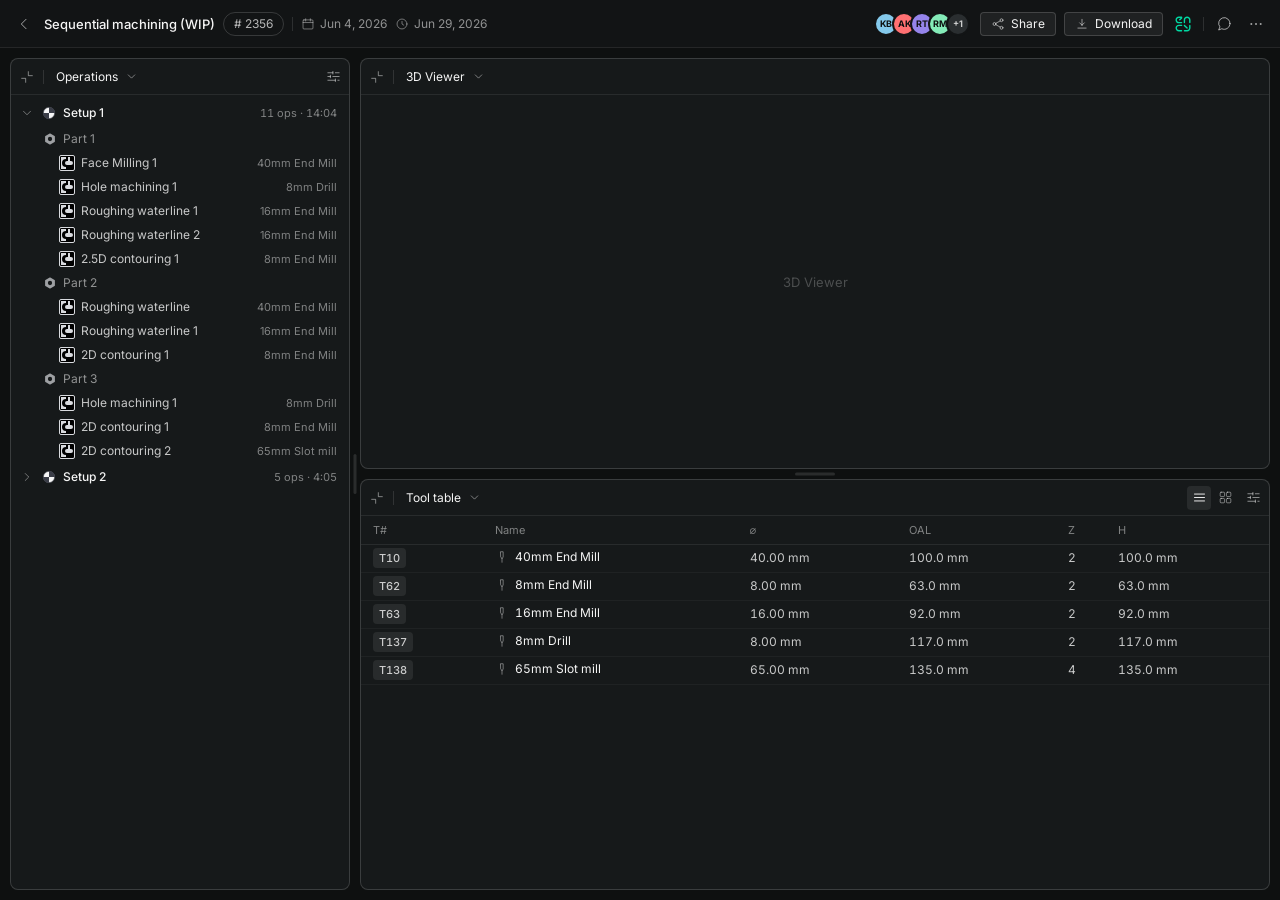
==== v2/index.html @ 70524ccb "v2: header + panel system + Overview/Setup/Operations/Tool table views - Header: back, title, #2356 " ====
<!DOCTYPE html>
<html lang="en">
<head>
  <meta charset="UTF-8" />
  <meta name="viewport" content="width=device-width, initial-scale=1.0, viewport-fit=cover" />
  <title>Workspace v2 · ENCY Core</title>
  <link rel="stylesheet" href="styles.css" />
</head>
<body>

<!-- ===================== ICON SPRITE (ENCY PwIcons + operation-icons) ===================== -->
<svg width="0" height="0" style="position:absolute" aria-hidden="true">
  <symbol id="i-chev" viewBox="0 0 24 24" fill="none" stroke="currentColor" stroke-width="1.5" stroke-linecap="round" stroke-linejoin="round"><path d="M9 6l6 6-6 6"/></symbol>
  <symbol id="i-chevdown" viewBox="0 0 24 24" fill="none" stroke="currentColor" stroke-width="1.5" stroke-linecap="round" stroke-linejoin="round"><path d="M6 9l6 6 6-6"/></symbol>
  <symbol id="i-close" viewBox="0 0 24 24" fill="none" stroke="currentColor" stroke-width="1.5" stroke-linecap="round" stroke-linejoin="round"><path d="M6 6l12 12M18 6L6 18"/></symbol>
  <symbol id="i-more" viewBox="0 0 24 24"><circle cx="5" cy="12" r="1.5" fill="currentColor"/><circle cx="12" cy="12" r="1.5" fill="currentColor"/><circle cx="19" cy="12" r="1.5" fill="currentColor"/></symbol>
  <symbol id="i-dotsv" viewBox="0 0 24 24"><circle cx="12" cy="5" r="1.5" fill="currentColor"/><circle cx="12" cy="12" r="1.5" fill="currentColor"/><circle cx="12" cy="19" r="1.5" fill="currentColor"/></symbol>
  <symbol id="i-download" viewBox="0 0 24 24" fill="none" stroke="currentColor" stroke-width="1.5" stroke-linecap="round" stroke-linejoin="round"><path d="M12 4v10m0 0l-4-4m4 4l4-4M5 19h14"/></symbol>
  <symbol id="i-chat" viewBox="0 0 24 24" fill="none" stroke="currentColor" stroke-width="1.5" stroke-linecap="round" stroke-linejoin="round"><path d="M21 11.5a8.5 8.5 0 0 1-12.3 7.6L4 21l1.9-4.7A8.5 8.5 0 1 1 21 11.5z"/></symbol>
  <symbol id="i-help" viewBox="0 0 24 24" fill="none" stroke="currentColor" stroke-width="1.5" stroke-linecap="round" stroke-linejoin="round"><circle cx="12" cy="12" r="9"/><path d="M9.5 9.5a2.5 2.5 0 1 1 3.5 2.3c-.9.4-1.5 1-1.5 2M12 17h.01"/></symbol>
  <symbol id="i-search" viewBox="0 0 24 24" fill="none" stroke="currentColor" stroke-width="1.5" stroke-linecap="round" stroke-linejoin="round"><circle cx="11" cy="11" r="7"/><path d="M20 20l-3.5-3.5"/></symbol>
  <symbol id="i-eye" viewBox="0 0 24 24" fill="none" stroke="currentColor" stroke-width="1.5" stroke-linecap="round" stroke-linejoin="round"><path d="M2 12s3.5-7 10-7 10 7 10 7-3.5 7-10 7-10-7-10-7z"/><circle cx="12" cy="12" r="2.5"/></symbol>
  <symbol id="i-cube" viewBox="0 0 24 24" fill="none" stroke="currentColor" stroke-width="1.5" stroke-linecap="round" stroke-linejoin="round"><path d="M12 3l8 4.5v9L12 21l-8-4.5v-9L12 3zM12 3v18M4 7.5l8 4.5 8-4.5"/></symbol>
  <symbol id="i-sheet" viewBox="0 0 24 24" fill="none" stroke="currentColor" stroke-width="1.5" stroke-linecap="round" stroke-linejoin="round"><rect x="3.5" y="4" width="17" height="16" rx="1.5"/><path d="M3.5 9h17M3.5 14.5h17M9 9v11M15 9v11"/></symbol>
  <symbol id="i-layers" viewBox="0 0 24 24" fill="none" stroke="currentColor" stroke-width="1.5" stroke-linecap="round" stroke-linejoin="round"><path d="M12 3l9 5-9 5-9-5 9-5zM3 13l9 5 9-5M3 16.5l9 5 9-5"/></symbol>
  <symbol id="i-grid-view" viewBox="0 0 24 24" fill="none" stroke="currentColor" stroke-width="1.5" stroke-linecap="round" stroke-linejoin="round"><rect x="3.5" y="3.5" width="7" height="7" rx="1.5"/><rect x="13.5" y="3.5" width="7" height="7" rx="1.5"/><rect x="3.5" y="13.5" width="7" height="7" rx="1.5"/><rect x="13.5" y="13.5" width="7" height="7" rx="1.5"/></symbol>
  <symbol id="i-file" viewBox="0 0 24 24" fill="none" stroke="currentColor" stroke-width="1.5" stroke-linecap="round" stroke-linejoin="round"><path d="M6 3h8l4 4v14a0 0 0 0 1 0 0H6a0 0 0 0 1 0 0V3z"/><path d="M14 3v4h4"/></symbol>
  <symbol id="i-users" viewBox="0 0 24 24" fill="none" stroke="currentColor" stroke-width="1.5" stroke-linecap="round" stroke-linejoin="round"><circle cx="9" cy="8" r="3"/><path d="M3.5 19a5.5 5.5 0 0 1 11 0M16 6.5a3 3 0 0 1 0 6M21 19a5 5 0 0 0-3.5-4.8"/></symbol>
  <symbol id="i-toolbit" viewBox="0 0 24 24" fill="none" stroke="currentColor" stroke-width="1.5" stroke-linecap="round" stroke-linejoin="round"><path d="M10 3h4v9l-2 3-2-3z"/><path d="M12 15v6"/></symbol>
  <symbol id="i-clock" viewBox="0 0 24 24" fill="none" stroke="currentColor" stroke-width="1.5" stroke-linecap="round" stroke-linejoin="round"><circle cx="12" cy="12" r="8.5"/><path d="M12 7.5V12l3 2"/></symbol>
  <symbol id="i-wand" viewBox="0 0 24 24" fill="none" stroke="currentColor" stroke-width="1.5" stroke-linecap="round" stroke-linejoin="round"><path d="M5 19l9-9M14.5 5.5l1 1M17 3l.6 1.8L19.5 5.5l-1.6 1L17 8.5l-.9-2L14.5 5.5z"/></symbol>
  <symbol id="i-check" viewBox="0 0 24 24" fill="none" stroke="currentColor" stroke-width="1.8" stroke-linecap="round" stroke-linejoin="round"><path d="M4 12.5l4 4 12-11"/></symbol>
  <symbol id="i-play" viewBox="0 0 24 24"><path d="M8 5l11 7-11 7z" fill="currentColor"/></symbol>
  <symbol id="i-skip-back" viewBox="0 0 24 24" fill="none" stroke="currentColor" stroke-width="1.5" stroke-linecap="round" stroke-linejoin="round"><path d="M18 6L9 12l9 6zM6 5v14"/></symbol>
  <symbol id="i-skip-fwd" viewBox="0 0 24 24" fill="none" stroke="currentColor" stroke-width="1.5" stroke-linecap="round" stroke-linejoin="round"><path d="M6 6l9 6-9 6zM18 5v14"/></symbol>
  <symbol id="i-expand" viewBox="0 0 24 24" fill="none" stroke="currentColor" stroke-width="1.5" stroke-linecap="round" stroke-linejoin="round"><path d="M4 9V4h5M20 9V4h-5M4 15v5h5M20 15v5h-5"/></symbol>
  <symbol id="i-target" viewBox="0 0 24 24" fill="none" stroke="currentColor" stroke-width="1.5" stroke-linecap="round" stroke-linejoin="round"><circle cx="12" cy="12" r="7"/><circle cx="12" cy="12" r="1.6" fill="currentColor"/><path d="M12 2v3M12 19v3M2 12h3M19 12h3"/></symbol>
  <symbol id="i-axes" viewBox="0 0 24 24" fill="none" stroke="currentColor" stroke-width="1.5" stroke-linecap="round" stroke-linejoin="round"><path d="M5 19V5M5 19h14M5 9l-2 2M5 5l-2 2M19 19l2-2M15 19l2 2"/></symbol>
  <symbol id="i-box" viewBox="0 0 24 24" fill="none" stroke="currentColor" stroke-width="1.5" stroke-linecap="round" stroke-linejoin="round"><rect x="4" y="4" width="16" height="16" rx="2"/></symbol>
  <symbol id="i-grid" viewBox="0 0 24 24" fill="none" stroke="currentColor" stroke-width="1.5" stroke-linecap="round" stroke-linejoin="round"><path d="M4 9h16M4 15h16M9 4v16M15 4v16"/></symbol>
  <symbol id="i-ruler" viewBox="0 0 24 24" fill="none" stroke="currentColor" stroke-width="1.5" stroke-linecap="round" stroke-linejoin="round"><rect x="2.5" y="7" width="19" height="10" rx="1.5"/><path d="M7 7v3M11 7v4M15 7v3M19 7v4"/></symbol>
  <symbol id="i-mesh" viewBox="0 0 24 24" fill="none" stroke="currentColor" stroke-width="1.5" stroke-linecap="round" stroke-linejoin="round"><path d="M4 8c4 3 12 3 16 0M4 12c4 3 12 3 16 0M4 16c4 3 12 3 16 0"/></symbol>
  <symbol id="i-undo" viewBox="0 0 24 24" fill="none" stroke="currentColor" stroke-width="1.5" stroke-linecap="round" stroke-linejoin="round"><path d="M9 14L4 9l5-5M4 9h11a5 5 0 0 1 0 10h-3"/></symbol>
  <symbol id="i-warn" viewBox="0 0 24 24" fill="none" stroke="currentColor" stroke-width="1.5" stroke-linecap="round" stroke-linejoin="round"><path d="M12 4l9 16H3z"/><path d="M12 10v4M12 17.5v.01"/></symbol>
  <symbol id="i-pin" viewBox="0 0 24 24" fill="none" stroke="currentColor" stroke-width="1.5" stroke-linecap="round" stroke-linejoin="round"><path d="M12 21s7-6.3 7-11a7 7 0 1 0-14 0c0 4.7 7 11 7 11z"/><circle cx="12" cy="10" r="2.5"/></symbol>
  <symbol id="i-back" viewBox="0 0 24 24" fill="none" stroke="currentColor" stroke-width="1.5" stroke-linecap="round" stroke-linejoin="round"><path d="M15 5l-7 7 7 7"/></symbol>
  <symbol id="i-minimize" viewBox="0 0 24 24" fill="none" stroke="currentColor" stroke-width="1.5" stroke-linecap="round" stroke-linejoin="round"><path d="M20 10h-6V4"/><path d="M4 14h6v6"/></symbol>
  <symbol id="i-sliders" viewBox="0 0 24 24" fill="none" stroke="currentColor" stroke-width="1.5" stroke-linecap="round" stroke-linejoin="round"><path d="M3 6h8M15 6h6M11 4v4"/><path d="M3 12h4M11 12h10M7 10v4"/><path d="M3 18h12M19 18h2M15 16v4"/></symbol>
  <symbol id="i-calendar" viewBox="0 0 24 24" fill="none" stroke="currentColor" stroke-width="1.5" stroke-linecap="round" stroke-linejoin="round"><rect x="3.5" y="5" width="17" height="15.5" rx="1.5"/><path d="M3.5 9.5h17M8 3v4M16 3v4"/></symbol>
  <symbol id="i-share" viewBox="0 0 24 24" fill="none" stroke="currentColor" stroke-width="1.5" stroke-linecap="round" stroke-linejoin="round"><circle cx="18" cy="5.5" r="2.5"/><circle cx="6" cy="12" r="2.5"/><circle cx="18" cy="18.5" r="2.5"/><path d="M8.2 10.8l7.6-4.1M8.2 13.2l7.6 4.1"/></symbol>
  <symbol id="i-bell" viewBox="0 0 24 24" fill="none" stroke="currentColor" stroke-width="1.5" stroke-linecap="round" stroke-linejoin="round"><path d="M18 8.5a6 6 0 0 0-12 0c0 6.5-2.5 8-2.5 8h17s-2.5-1.5-2.5-8"/><path d="M10.3 20a2 2 0 0 0 3.4 0"/></symbol>
  <symbol id="i-copy" viewBox="0 0 24 24" fill="none" stroke="currentColor" stroke-width="1.5" stroke-linecap="round" stroke-linejoin="round"><rect x="9" y="9" width="11" height="11" rx="1.5"/><path d="M6.5 15h-1A1.5 1.5 0 0 1 4 13.5v-8A1.5 1.5 0 0 1 5.5 4h8A1.5 1.5 0 0 1 15 5.5v1"/></symbol>
  <symbol id="i-folder" viewBox="0 0 24 24" fill="none" stroke="currentColor" stroke-width="1.5" stroke-linecap="round" stroke-linejoin="round"><path d="M3.5 7A1.5 1.5 0 0 1 5 5.5h4L11 8h8a1.5 1.5 0 0 1 1.5 1.5V18a1.5 1.5 0 0 1-1.5 1.5H5A1.5 1.5 0 0 1 3.5 18z"/></symbol>
  <symbol id="i-logout" viewBox="0 0 24 24" fill="none" stroke="currentColor" stroke-width="1.5" stroke-linecap="round" stroke-linejoin="round"><path d="M13 4H6.5A1.5 1.5 0 0 0 5 5.5v13A1.5 1.5 0 0 0 6.5 20H13"/><path d="M17 8l4 4-4 4M21 12H10"/></symbol>
  <!-- ENCY logo (brand, from assets/Referens/logo.svg, 24x24) -->
  <symbol id="i-ency" viewBox="0 0 24 24" fill="none">
    <path d="M10.5938 18.0938H7.89844C6.79818 18.0938 5.90625 17.2018 5.90625 16.1016C5.90625 15.0013 6.79818 14.1094 7.89844 14.1094H10.5938C10.9821 14.1094 11.2969 13.7946 11.2969 13.4062C11.2969 13.0179 10.9821 12.7031 10.5938 12.7031H7.89844C6.02153 12.7031 4.5 14.2247 4.5 16.1016C4.5 17.9785 6.02153 19.5 7.89844 19.5H10.5938C10.9821 19.5 11.2969 19.1852 11.2969 18.7969C11.2969 18.4085 10.9821 18.0938 10.5938 18.0938Z" fill="#00D8A2"/>
    <path d="M14.1094 10.5937L14.1094 7.89844C14.1094 6.79818 15.0013 5.90625 16.1016 5.90625C17.2018 5.90625 18.0937 6.79818 18.0937 7.89844L18.0937 10.5937C18.0937 10.9821 18.4085 11.2969 18.7969 11.2969C19.1852 11.2969 19.5 10.9821 19.5 10.5938L19.5 7.89844C19.5 6.02153 17.9785 4.5 16.1016 4.5C14.2247 4.5 12.7031 6.02153 12.7031 7.89844L12.7031 10.5937C12.7031 10.9821 13.0179 11.2969 13.4062 11.2969C13.7946 11.2969 14.1094 10.9821 14.1094 10.5937Z" fill="#00D8A2"/>
    <path d="M18.0938 13.4062L18.0938 16.1016C18.0938 17.2018 17.2018 18.0937 16.1016 18.0937L13.4063 18.0937C13.0179 18.0937 12.7031 18.4085 12.7031 18.7969C12.7031 19.1852 13.0179 19.5 13.4063 19.5L16.1016 19.5C17.9785 19.5 19.5 17.9785 19.5 16.1016L19.5 13.4062C19.5 13.0179 19.1852 12.7031 18.7969 12.7031C18.4086 12.7031 18.0938 13.0179 18.0938 13.4062Z" fill="#00D8A2"/>
    <path d="M13.4064 12.7031C13.018 12.7031 12.7031 13.018 12.7031 13.4064C12.7031 13.6006 12.7818 13.7764 12.9091 13.9037L15.6041 16.5987C15.7314 16.726 15.9072 16.8047 16.1014 16.8047C16.4898 16.8047 16.8047 16.4898 16.8047 16.1014C16.8047 15.9072 16.726 15.7314 16.5987 15.6041L13.9037 12.9091C13.7764 12.7818 13.6006 12.7031 13.4064 12.7031Z" fill="#00D8A2"/>
    <path d="M10.5938 9.89062H7.89844C6.79818 9.89062 5.90625 8.99869 5.90625 7.89844C5.90625 6.79818 6.79818 5.90625 7.89844 5.90625H9.59938L8.22071 7.28493C8.09346 7.41217 8.01476 7.58795 8.01476 7.78211C8.01476 8.17044 8.32956 8.48524 8.71789 8.48524C8.91205 8.48524 9.08783 8.40654 9.21507 8.2793L11.0909 6.40343C11.2182 6.27619 11.2969 6.10041 11.2969 5.90625V5.20312C11.2969 4.8148 10.9821 4.5 10.5938 4.5H7.89844C6.02153 4.5 4.5 6.02153 4.5 7.89844C4.5 9.77534 6.02153 11.2969 7.89844 11.2969H10.5938C10.9821 11.2969 11.2969 10.9821 11.2969 10.5937C11.2969 10.2054 10.9821 9.89062 10.5938 9.89062Z" fill="#00D8A2"/>
  </symbol>
  <symbol id="i-maximize" viewBox="0 0 24 24" fill="none" stroke="currentColor" stroke-width="1.5" stroke-linecap="round" stroke-linejoin="round"><path d="M14 4h6v6"/><path d="M10 20H4v-6"/></symbol>
  <symbol id="i-rows" viewBox="0 0 24 24" fill="none" stroke="currentColor" stroke-width="1.5" stroke-linecap="round" stroke-linejoin="round"><path d="M4 6.5h16M4 12h16M4 17.5h16"/></symbol>
  <symbol id="i-bolt" viewBox="0 0 24 24" fill="none" stroke="currentColor" stroke-width="1.5" stroke-linecap="round" stroke-linejoin="round"><path d="M13 3L5.5 13.5H11L10 21l7.5-10.5H12L13 3z"/></symbol>
  <symbol id="i-hash" viewBox="0 0 24 24" fill="none" stroke="currentColor" stroke-width="1.5" stroke-linecap="round" stroke-linejoin="round"><path d="M9.5 4.5l-2.4 15M16.9 4.5l-2.4 15M4.5 9.2h15.4M4.1 14.8h15.4"/></symbol>

  <symbol id="op-machine" viewBox="0 0 20 20">
    <path d="M14.584 4.583c.46 0 .833.374.833.834v5.766c0 .09-.015.178-.043.263-.253.76-1.327.76-1.58 0a.833.833 0 0 1-.044-.263V5.417c0-.46.374-.834.834-.834z" fill="var(--operation-icon-fill)" stroke="var(--operation-icon-accent)" stroke-width=".833" stroke-linejoin="round"/>
    <rect x="2.916" y="5.417" width="6.667" height="11.667" rx="1.25" fill="var(--operation-icon-fill)" stroke="var(--operation-icon-accent)" stroke-width=".833" stroke-linejoin="round"/>
    <rect x="2.916" y="13.749" width="14.167" height="4.167" rx="1.25" fill="var(--operation-icon-fill)" stroke="var(--operation-icon-accent)" stroke-width=".833" stroke-linejoin="round"/>
    <rect x="8.75" y="3.749" width="4.167" height="4.167" rx="1.25" fill="var(--operation-icon-fill)" stroke="var(--operation-icon-accent)" stroke-width=".833" stroke-linejoin="round"/>
    <rect x="12.083" y="2.083" width="5" height="6.667" rx="1.25" fill="var(--operation-icon-fill)" stroke="var(--operation-icon-accent)" stroke-width=".833" stroke-linejoin="round"/>
    <rect x="5.416" y="2.083" width="4.167" height="8.333" rx="1.25" fill="var(--operation-icon-fill)" stroke="var(--operation-icon-accent)" stroke-width=".833" stroke-linejoin="round"/>
  </symbol>
  <symbol id="op-setup" viewBox="0 0 20 20">
    <circle cx="10" cy="10" r="7.083" fill="#F6F6F6" stroke="#3B3E48" stroke-width=".833"/>
    <path d="M17.5 10c0-.985-.194-1.96-.571-2.87A7.5 7.5 0 0 0 10 2.5V10h7.5z" fill="#3B3E48"/>
    <path d="M2.5 10a7.5 7.5 0 0 0 7.5 7.5V10H2.5z" fill="#3B3E48"/>
  </symbol>
  <symbol id="op-part" viewBox="0 0 20 20">
    <path fill-rule="evenodd" clip-rule="evenodd" d="M9.554 2.121a.9.9 0 0 1 .892 0l6.111 3.552c.274.16.443.453.443.77v7.116a.89.89 0 0 1-.443.769l-6.111 3.552a.9.9 0 0 1-.892 0l-6.111-3.552A.89.89 0 0 1 3 13.558V6.442c0-.317.169-.61.442-.769L9.554 2.121zM9.999 6.948a3.052 3.052 0 1 0 0 6.104 3.052 3.052 0 0 0 0-6.104z" fill="var(--operation-icon-fill)"/>
  </symbol>
  <symbol id="op-operation" viewBox="0 0 20 20">
    <rect x=".625" y=".625" width="18.75" height="18.75" rx="1.875" stroke="var(--operation-icon-fill)" stroke-width="1.25"/>
    <path d="M11.25 8.75h1.25V2.5h-1.25z" fill="var(--operation-icon-fill)"/>
    <path d="M12.5 8.75h1.25V2.5H12.5z" fill="var(--operation-icon-fill)"/>
    <path fill-rule="evenodd" clip-rule="evenodd" d="M2.5 17.5h6.25V15A5 5 0 0 1 8.75 5V2.5H2.5z" fill="var(--operation-icon-fill)"/>
    <path fill-rule="evenodd" clip-rule="evenodd" d="M7.5 10 10 10V7.5A2.5 2.5 0 0 0 7.5 10z" fill="var(--operation-icon-fill)"/>
    <path d="M7.5 10a2.5 2.5 0 0 0 2.5 2.5V10z" fill="var(--operation-icon-fill)"/>
    <path fill-rule="evenodd" clip-rule="evenodd" d="M10 7.5h2.5V10H10z" fill="var(--operation-icon-fill)"/>
    <path d="M10 12.5h2.5V10H10z" fill="var(--operation-icon-fill)"/>
    <path fill-rule="evenodd" clip-rule="evenodd" d="M15 7.5V10h-2.5V7.5z" fill="var(--operation-icon-fill)"/>
    <path d="M12.5 12.5H15V10h-2.5z" fill="var(--operation-icon-fill)"/>
    <path fill-rule="evenodd" clip-rule="evenodd" d="M15 10V7.5A2.5 2.5 0 0 1 17.5 10z" fill="var(--operation-icon-fill)"/>
    <path d="M15 12.5A2.5 2.5 0 0 0 17.5 10H15z" fill="var(--operation-icon-fill)"/>
  </symbol>
</svg>

<!-- Каркас: header + левая панель на всю высоту + две панели справа 50/50 -->
<!-- operations list display options (anchored to the panel's sliders button) -->
<div class="statsmenu" id="statsMenu" hidden></div>

<div class="app">
  <header class="header">
    <button class="header__back" title="Back"><svg><use href="#i-back"/></svg></button>
    <div class="header__title">Sequential machining (WIP)</div>
    <span class="chip-num"># 2356</span>
    <span class="header__sep"></span>
    <span class="header__date" title="Created"><svg><use href="#i-calendar"/></svg>Jun 4, 2026</span>
    <span class="header__date" title="Updated"><svg><use href="#i-clock"/></svg>Jun 29, 2026</span>
    <div class="header__spacer"></div>
    <button class="avatars" id="membersBtn" title="Project members">
      <span class="avatar" style="--av:#84c9eb">KB</span>
      <span class="avatar" style="--av:#ff7072">AK</span>
      <span class="avatar" style="--av:#9584eb">RT</span>
      <span class="avatar" style="--av:#84ebb8">RM</span>
      <span class="avatar avatar--more">+1</span>
    </button>
    <button class="btn-secondary"><svg><use href="#i-share"/></svg>Share</button>
    <button class="btn-secondary"><svg><use href="#i-download"/></svg>Download</button>
    <button class="header__encybtn" title="Open in ENCY"><svg><use href="#i-ency"/></svg></button>
    <span class="header__sep"></span>
    <button class="header__iconbtn" title="Chat"><svg><use href="#i-chat"/></svg></button>
    <button class="header__iconbtn" id="moreBtn" title="More"><svg><use href="#i-more"/></svg></button>
    <div class="hmenu" id="moreMenu" hidden>
      <button><svg><use href="#i-bell"/></svg>Notifications</button>
      <button><svg><use href="#i-share"/></svg>Share</button>
      <button><svg><use href="#i-copy"/></svg>Duplicate to My Projects</button>
      <button><svg><use href="#i-folder"/></svg>Collections<svg class="chev"><use href="#i-chev"/></svg></button>
      <div class="hmenu__sep"></div>
      <button class="is-danger"><svg><use href="#i-logout"/></svg>Leave project</button>
    </div>

    <!-- Members popover (opens from the members stack) -->
    <div class="pdetails" id="membersPanel" hidden>
      <div class="pdetails__head">
        <div class="pdetails__title">Members <span class="pdetails__cnt">5</span></div>
        <button class="header__iconbtn" id="pdClose" title="Close"><svg><use href="#i-close"/></svg></button>
      </div>

      <div class="member">
        <span class="avatar" style="--av:#84c9eb">KB<i class="st" title="Offline"></i></span>
        <div class="member__text">
          <div class="member__name">Kirill Belousov</div>
          <div class="member__mail">k.belousov@encycam.com</div>
        </div>
        <button class="inforow__copy" data-copy="k.belousov@encycam.com" title="Copy email"><svg><use href="#i-copy"/></svg></button>
        <span class="role role--owner">Owner</span>
      </div>
      <div class="member">
        <span class="avatar" style="--av:#ff7072">AK<i class="st" title="Offline"></i></span>
        <div class="member__text">
          <div class="member__name">Andrei Kharatsidi</div>
          <div class="member__mail">a.kh@encycam.com</div>
        </div>
        <button class="inforow__copy" data-copy="a.kh@encycam.com" title="Copy email"><svg><use href="#i-copy"/></svg></button>
        <span class="role">Can edit</span>
      </div>
      <div class="member">
        <span class="avatar" style="--av:#9584eb">RT<i class="st st--on" title="Online"></i></span>
        <div class="member__text">
          <div class="member__name">Ravil Test</div>
          <div class="member__mail">raviltest@encycam.com</div>
        </div>
        <button class="inforow__copy" data-copy="raviltest@encycam.com" title="Copy email"><svg><use href="#i-copy"/></svg></button>
        <span class="role">Can edit</span>
      </div>
      <div class="pdetails__hidden" hidden>
        <div class="member">
          <span class="avatar" style="--av:#84ebb8">RM<i class="st st--on" title="Online"></i></span>
          <div class="member__text">
            <div class="member__name">Ruslan M</div>
            <div class="member__mail">ruslan.m@encycam.com</div>
          </div>
          <button class="inforow__copy" data-copy="ruslan.m@encycam.com" title="Copy email"><svg><use href="#i-copy"/></svg></button>
          <span class="role">Can view</span>
        </div>
        <div class="member">
          <span class="avatar" style="--av:#ebda84">KE<i class="st" title="Offline"></i></span>
          <div class="member__text">
            <div class="member__name">Kate Esseeva</div>
            <div class="member__mail">k.esseeva@encycam.com</div>
          </div>
          <button class="inforow__copy" data-copy="k.esseeva@encycam.com" title="Copy email"><svg><use href="#i-copy"/></svg></button>
          <span class="role">Can view</span>
        </div>
      </div>
      <button class="pdetails__more" id="pdMore"><span class="pdetails__moreico"><svg><use href="#i-chevdown"/></svg></span>+2 more</button>

      <div class="pdetails__div"></div>
      <div class="pdetails__sect">Project details</div>

      <div class="inforow"><span class="inforow__label">Number ID</span><span class="inforow__val">2356</span>
        <button class="inforow__copy" data-copy="2356" title="Copy"><svg><use href="#i-copy"/></svg></button></div>
      <div class="inforow"><span class="inforow__label">Machine</span><span class="inforow__val">HAAS DT-2</span>
        <button class="inforow__copy" data-copy="HAAS DT-2" title="Copy"><svg><use href="#i-copy"/></svg></button></div>
      <div class="inforow"><span class="inforow__label">Description</span><span class="inforow__val inforow__val--empty">no comments</span></div>
    </div>
  </header>
  <div class="main">
    <aside class="panel panel--left" id="leftPanel" data-view="operations">
      <header class="panel__head"></header>
      <div class="panel__vlabel" title="Expand panel"></div>
      <div class="panel__body"><div class="ghost"></div></div>
    </aside>
    <div class="divider divider--v" id="dividerV" title="Drag to resize"></div>
    <div class="rightcol">
      <section class="panel" id="topPanel" data-view="viewer">
        <header class="panel__head"></header>
        <div class="panel__body"><div class="ghost"></div></div>
      </section>
      <div class="divider divider--h" id="dividerH" title="Drag to resize"></div>
      <section class="panel" id="bottomPanel" data-view="tools">
        <header class="panel__head"></header>
        <div class="panel__body"><div class="ghost"></div></div>
      </section>
    </div>
  </div>
</div>

<script src="app.js"></script>
</body>
</html>
---- v2/styles.css ----
/* ============================================================================
   ENCY Core — v2 (clean redesign, built step by step).
   Tokens only; components are added as we design them.
   ========================================================================= */

@font-face { font-family:'Inter'; font-weight:400; font-display:swap; src:url('../assets/fonts/inter-400.woff2') format('woff2'); }
@font-face { font-family:'Inter'; font-weight:500; font-display:swap; src:url('../assets/fonts/inter-500.woff2') format('woff2'); }
@font-face { font-family:'Inter'; font-weight:600; font-display:swap; src:url('../assets/fonts/inter-600.woff2') format('woff2'); }
@font-face { font-family:'Inter'; font-weight:700; font-display:swap; src:url('../assets/fonts/inter-700.woff2') format('woff2'); }

:root {
  --ec-bg:#0e1010; --ec-bg-80:rgba(14,16,16,.80); --ec-bg-96:rgba(14,16,16,.96);
  --ec-rail:#121415; --ec-card:#16191a; --ec-card-2:#1b1f20; --ec-popover:#1e2223;
  --ec-fg-100:#f5f5f5; --ec-fg-96:rgba(245,245,245,.96); --ec-fg-80:rgba(245,245,245,.80);
  --ec-fg-72:rgba(245,245,245,.72); --ec-fg-64:rgba(245,245,245,.64); --ec-fg-56:rgba(245,245,245,.56);
  --ec-fg-48:rgba(245,245,245,.48); --ec-fg-32:rgba(245,245,245,.32); --ec-fg-24:rgba(245,245,245,.24);
  --ec-fg-16:rgba(245,245,245,.16); --ec-fg-12:rgba(245,245,245,.12); --ec-fg-8:rgba(245,245,245,.08);
  --ec-fg-6:rgba(245,245,245,.06); --ec-fg-4:rgba(245,245,245,.04);
  --ec-green:#00a36d; --ec-green-08:rgba(0,163,109,.08); --ec-green-16:rgba(0,163,109,.16);
  --ec-blue:#1269d9; --ec-blue-soft:#46acff; --ec-blue-tint:rgba(18,105,217,.18);
  --ec-amber:#ebc14a; --ec-sel:#ff8a4c;
  --op-yellow:#ebda84; --op-blue:#84c9eb; --op-coral:#ff7072; --op-green:#84ebb8; --op-violet:#9584eb;
  --operation-icon-fill:#d8dade; --operation-icon-accent:#3b3e48;
  --ec-font:'Inter',system-ui,-apple-system,sans-serif;
  /* radii: 4px is the base (buttons/controls); nesting adds the 4px-multiple
     inset outward: control 4 + inset 4 = container 8, etc. */
  --ec-radius:4px; --ec-radius-md:8px; --ec-radius-lg:12px;
  --divider:var(--ec-fg-8); --border:var(--ec-fg-16);
}

* { box-sizing:border-box; margin:0; padding:0; }
html,body { height:100%; }
body { font-family:var(--ec-font); font-size:12px; line-height:16px; color:var(--ec-fg-100);
  background:var(--ec-bg); -webkit-font-smoothing:antialiased; overflow:hidden; }
button { font-family:inherit; cursor:pointer; border:none; background:none; color:inherit; }
svg { display:block; }
ul { list-style:none; }
input { font-family:inherit; }
[hidden] { display:none !important; }

/* neat 4px thumbs in an 8px gutter, transparent track
   (no scrollbar-width/color: they'd disable ::-webkit-scrollbar styling in Chrome) */
::-webkit-scrollbar { width:8px; height:8px; }
::-webkit-scrollbar-track { background:transparent; }
::-webkit-scrollbar-corner { background:transparent; }
::-webkit-scrollbar-thumb { background:var(--ec-fg-12); border-radius:999px; border:2px solid transparent; background-clip:content-box; }
::-webkit-scrollbar-thumb:hover { background:var(--ec-fg-24); background-clip:content-box; }

/* ================================================================ SKELETON === */
/* Header on top; below: left panel full height + right column split 50/50 */
.app { height:100vh; display:flex; flex-direction:column; }

.header { height:48px; flex-shrink:0; display:flex; align-items:center; gap:8px; padding:0 12px;
  background:var(--ec-rail); border-bottom:1px solid var(--divider); }
.header__back { display:grid; place-items:center; width:24px; height:24px; flex-shrink:0;
  border-radius:var(--ec-radius); color:var(--ec-fg-64); transition:color .12s,background .12s; }
.header__back:hover { background:var(--ec-fg-8); color:var(--ec-fg-100); }
.header__back svg { width:16px; height:16px; }
.header__title { font-size:13px; font-weight:500; color:var(--ec-fg-100); min-width:0;
  white-space:nowrap; overflow:hidden; text-overflow:ellipsis; }
.chip-num { display:inline-flex; align-items:center; height:24px; padding:0 10px; flex-shrink:0;
  border:1px solid var(--border); border-radius:999px; font-size:12px; color:var(--ec-fg-72); }
.header__sep { width:1px; height:14px; background:var(--ec-fg-12); flex-shrink:0; }
.header__date { display:inline-flex; align-items:center; gap:5px; flex-shrink:0;
  font-size:12px; color:var(--ec-fg-56); white-space:nowrap; }
.header__date svg { width:14px; height:14px; color:var(--ec-fg-48); }
.header__spacer { flex:1; }

/* members */
.avatars { display:flex; align-items:center; flex-shrink:0; cursor:pointer;
  border-radius:999px; padding:2px; margin:-2px 0; transition:background .12s; }
.avatars:hover { background:var(--ec-fg-8); }
.avatar { position:relative; width:24px; height:24px; border-radius:999px; margin-left:-6px;
  background:var(--av, var(--op-violet)); color:#0e1010; border:2px solid var(--ec-rail);
  display:grid; place-items:center; font-size:9px; font-weight:700; }
.avatar:first-child { margin-left:0; }
.avatar--more { background:#2a2e30; color:var(--ec-fg-80); }

/* ---- project details popover ---- */
.pdetails { position:fixed; z-index:40; width:320px; padding:12px;
  border-radius:var(--ec-radius-md); background:var(--ec-popover); border:1px solid var(--border);
  box-shadow:0 12px 40px rgba(0,0,0,.5); }
.pdetails__head { display:flex; align-items:center; justify-content:space-between; margin-bottom:4px; }
.pdetails__title { font-size:14px; font-weight:600; color:var(--ec-fg-100); }
.pdetails__cnt { font-weight:400; font-size:12px; color:var(--ec-fg-48); margin-left:2px; }
.pdetails__sect { margin:12px 0 4px; font-size:12px; font-weight:400; color:var(--ec-fg-48); }
.pdetails__div { height:1px; background:var(--divider); margin:8px -12px; }

.member { display:flex; align-items:center; gap:8px; padding:4px 0; min-height:36px; }
.member .avatar { border-color:var(--ec-popover); margin-left:0; }
.member .st { position:absolute; right:-3px; bottom:-3px; width:9px; height:9px; border-radius:999px;
  background:#6b7072; border:2px solid var(--ec-popover); }
.member .st--on { background:var(--ec-green); }
.member__text { flex:1; min-width:0; }
.member__name { font-size:12px; font-weight:500; color:var(--ec-fg-100);
  white-space:nowrap; overflow:hidden; text-overflow:ellipsis; }
.member__mail { font-size:11px; line-height:14px; color:var(--ec-fg-48);
  white-space:nowrap; overflow:hidden; text-overflow:ellipsis; }
.role { display:inline-flex; align-items:center; justify-content:center; width:64px; height:20px;
  flex-shrink:0; border-radius:var(--ec-radius); background:var(--ec-fg-8); color:var(--ec-fg-72);
  font-size:11px; font-weight:500; }
.role--owner { background:var(--ec-amber); color:#1a1405; }

/* icon box is 24px wide so the chevron sits on the avatars' axis,
   and the text starts where the member names do */
.pdetails__more { display:inline-flex; align-items:center; gap:8px; height:24px; padding:0;
  border-radius:var(--ec-radius); font-size:12px; color:var(--ec-fg-56); transition:color .12s; }
.pdetails__more:hover { color:var(--ec-fg-100); }
.pdetails__moreico { width:24px; display:grid; place-items:center; }
.pdetails__more svg { width:13px; height:13px; transition:transform .15s; }
.pdetails__more.is-open svg { transform:rotate(180deg); }

.inforow { display:flex; align-items:center; gap:8px; min-height:28px; }
.inforow__label { width:96px; flex-shrink:0; font-size:12px; color:var(--ec-fg-56); }
.inforow__val { flex:1; min-width:0; font-size:12px; color:var(--ec-fg-100);
  white-space:nowrap; overflow:hidden; text-overflow:ellipsis; }
.inforow__val--empty { color:var(--ec-fg-48); }
.inforow__copy { display:grid; place-items:center; width:24px; height:24px; flex-shrink:0;
  border-radius:var(--ec-radius); color:var(--ec-fg-48); opacity:0; transition:color .12s,opacity .12s; }
.inforow:hover .inforow__copy, .member:hover .inforow__copy { opacity:1; }
.inforow__copy:hover { color:var(--ec-fg-100); }
.inforow__copy svg { width:14px; height:14px; }
.header__iconbtn { display:grid; place-items:center; width:24px; height:24px; flex-shrink:0;
  border-radius:var(--ec-radius); color:var(--ec-fg-64); transition:color .12s,background .12s; }
.header__iconbtn:hover { background:var(--ec-fg-8); color:var(--ec-fg-100); }
.header__iconbtn svg { width:16px; height:16px; }
.btn-primary { display:inline-flex; align-items:center; gap:6px; height:24px; padding:0 12px;
  border-radius:var(--ec-radius); background:var(--ec-green); color:#04150e;
  font-size:12px; font-weight:500; white-space:nowrap; }
.btn-primary:hover { background:#00b578; }
.btn-primary svg { width:14px; height:14px; }
.btn-secondary { display:inline-flex; align-items:center; gap:6px; height:24px; padding:0 10px;
  border-radius:var(--ec-radius); background:var(--ec-fg-6); border:1px solid var(--border);
  color:var(--ec-fg-100); font-size:12px; font-weight:400; white-space:nowrap;
  transition:background .12s; }
.btn-secondary:hover { background:var(--ec-fg-12); }
.btn-secondary svg { width:14px; height:14px; color:var(--ec-fg-64); }
/* square logo button — same hover as the other header icon buttons */
.header__encybtn { display:grid; place-items:center; width:24px; height:24px; flex-shrink:0;
  border-radius:var(--ec-radius); transition:background .12s; }
.header__encybtn:hover { background:var(--ec-fg-8); }
.header__encybtn svg { width:24px; height:24px; }

/* header "more" dropdown */
.hmenu { position:fixed; z-index:40; min-width:200px; padding:4px;
  display:flex; flex-direction:column; gap:2px;
  border-radius:var(--ec-radius-md); background:var(--ec-popover); border:1px solid var(--border);
  box-shadow:0 12px 40px rgba(0,0,0,.5); }
.hmenu button { display:flex; align-items:center; gap:9px; height:30px; padding:0 9px;
  border-radius:var(--ec-radius); font-size:12px; color:var(--ec-fg-80); text-align:left; }
.hmenu button:hover { background:var(--ec-fg-8); color:var(--ec-fg-100); }
.hmenu button svg { width:15px; height:15px; color:var(--ec-fg-56); flex-shrink:0; }
.hmenu button .chev { margin-left:auto; }
.hmenu button.is-danger { color:var(--op-coral); }
.hmenu button.is-danger svg { color:var(--op-coral); }
.hmenu button.is-danger:hover { background:rgba(255,112,114,.08); color:var(--op-coral); }
.hmenu__sep { height:1px; background:var(--divider); margin:2px 4px; }

.main { flex:1; min-height:0; display:flex; padding:10px; }

.panel { background:var(--ec-card); border:1px solid var(--border); border-radius:var(--ec-radius-md);
  min-height:0; overflow:hidden; display:flex; flex-direction:column; }
.panel--left { width:340px; flex-shrink:0; }

/* panel head: view combobox top-left */
.panel__head { display:flex; align-items:center; gap:4px; height:36px; flex-shrink:0;
  padding:0 4px; border-bottom:1px solid var(--divider); position:relative; }
.panel__sep { width:1px; height:14px; background:var(--ec-fg-12); flex-shrink:0; }
/* button 4 + inset 4 = panel 8 */
.panel__switch { display:inline-flex; align-items:center; gap:7px; height:24px; padding:0 8px;
  border-radius:var(--ec-radius); font-size:12px; font-weight:400; color:var(--ec-fg-100); }
.panel__switch:hover { background:var(--ec-fg-8); }
.panel__switch .caret { width:13px; height:13px; color:var(--ec-fg-56); }
/* fixed so it escapes the panel's overflow:hidden even when collapsed; JS anchors it */
.panel__menu { position:fixed; z-index:40; min-width:170px; padding:4px;
  display:flex; flex-direction:column; gap:2px;
  border-radius:var(--ec-radius-md); background:var(--ec-popover); border:1px solid var(--border);
  box-shadow:0 12px 40px rgba(0,0,0,.5); }
.panel__menu button { display:flex; align-items:center; width:100%; height:30px; padding:0 9px;
  border-radius:var(--ec-radius); font-size:12px; color:var(--ec-fg-80); }
.panel__menu button:hover { background:var(--ec-fg-8); color:var(--ec-fg-100); }
.panel__menu button.is-active { background:var(--ec-fg-6); color:var(--ec-fg-100); }
.panel__body { flex:1; min-height:0; overflow:auto; }

/* list display options (visible only for the Operations view) */
.panel__hspacer { flex:1; }
.panel__settings { display:grid; place-items:center; width:24px; height:24px; flex-shrink:0;
  border-radius:var(--ec-radius); color:var(--ec-fg-56); transition:background .12s,color .12s; }
.panel__settings:hover { background:var(--ec-fg-8); color:var(--ec-fg-100); }
.panel__settings svg { width:15px; height:15px; }

.statsmenu { position:fixed; z-index:40; width:232px; padding:8px;
  border-radius:var(--ec-radius-md); background:var(--ec-popover); border:1px solid var(--border);
  box-shadow:0 12px 40px rgba(0,0,0,.5); }
.statsmenu__label { font-size:11px; color:var(--ec-fg-48); margin:0 4px 6px; }
.statsmenu .hmenu__sep { margin:10px -8px; }
.statsmenu__preset { display:flex; align-items:center; gap:8px; width:100%; height:28px; padding:0 8px;
  border-radius:var(--ec-radius); font-size:12px; color:var(--ec-fg-80); }
.statsmenu__preset:hover { background:var(--ec-fg-8); color:var(--ec-fg-100); }
.statsmenu__preset.is-active { background:var(--ec-green-08); color:var(--ec-fg-100); }
.statsmenu__preset.is-active svg { color:var(--ec-green); }
.statsmenu__preset svg { width:14px; height:14px; color:var(--ec-fg-56); }
.statsmenu__sub { margin-left:auto; padding-left:8px; font-size:10px; color:var(--ec-fg-32); white-space:nowrap; }
.statsmenu__preset + .statsmenu__preset { margin-top:2px; }
.statsmenu__chips { display:flex; flex-wrap:wrap; gap:4px; padding:0 4px; }
.chip { height:24px; padding:0 8px; border-radius:var(--ec-radius); border:1px solid var(--border);
  background:var(--ec-fg-4); font-size:11px; color:var(--ec-fg-72); transition:background .12s,color .12s; }
.chip:hover { background:var(--ec-fg-8); color:var(--ec-fg-100); }
.chip.is-active { background:var(--ec-green-16); border-color:var(--ec-green); color:var(--ec-fg-100); }
.statsmenu__hint { margin:8px 4px 0; font-size:11px; line-height:14px; color:var(--ec-fg-48); }

/* collapse button (narrow, left of the combobox); hover = icon brightness only */
.panel__collapse { display:grid; place-items:center; width:24px; height:24px; flex-shrink:0;
  border-radius:var(--ec-radius); color:var(--ec-fg-48); transition:color .12s; }
.panel__collapse:hover { color:var(--ec-fg-100); }
.panel__collapse svg { width:16px; height:16px; }
.panel__collapse .ic-exp { display:none; }
.panel.is-collapsed .panel__collapse .ic-min { display:none; }
.panel.is-collapsed .panel__collapse .ic-exp { display:block; }

/* collapsed states */
.panel.is-collapsed .panel__body { display:none; }
.panel.is-collapsed .panel__head { border-bottom:none; }
/* collapsed panels shrink to their head content */
.rightcol .panel.is-collapsed { flex:0 0 auto; }
.panel--left.is-collapsed { width:max-content !important; }

/* collapsed left panel: vertical label with the assigned view */
.panel__vlabel { display:none; }
.panel--left.is-collapsed .panel__vlabel { display:block; margin:6px auto 0;
  writing-mode:vertical-rl; font-size:12px; color:var(--ec-fg-64); cursor:pointer;
  transition:color .12s; }
.panel--left.is-collapsed .panel__vlabel:hover { color:var(--ec-fg-100); }
.panel--left.is-collapsed .panel__switch,
.panel--left.is-collapsed .panel__sep { display:none; }
.panel.is-collapsed .panel__settings { display:none; }

/* dividers stay active next to collapsed panels: drag or click re-opens them */

.rightcol { flex:1; min-width:0; display:flex; flex-direction:column; }
.rightcol .panel { flex:1 1 50%; }

/* draggable dividers (double as the 10px gap between panels);
   hover/drag: ENCY violet gradient line along the full length */
.divider { flex-shrink:0; position:relative; }
.divider::after { content:''; position:absolute; left:50%; top:50%; transform:translate(-50%,-50%);
  border-radius:999px; background:var(--ec-fg-12); transition:background .12s; }
.divider--v { width:10px; cursor:col-resize; }
.divider--v::after { width:3px; height:40px; }
.divider--h { height:10px; cursor:row-resize; }
.divider--h::after { width:40px; height:3px; }
.divider--h:hover::after, .divider--h.is-active::after { width:100%; height:2px;
  background:linear-gradient(90deg, rgba(149,132,235,0), var(--op-violet) 50%, rgba(149,132,235,0));
  box-shadow:0 0 8px rgba(149,132,235,.55); }
.divider--v:hover::after, .divider--v.is-active::after { height:100%; width:2px;
  background:linear-gradient(180deg, rgba(149,132,235,0), var(--op-violet) 50%, rgba(149,132,235,0));
  box-shadow:0 0 8px rgba(149,132,235,.55); }

/* temporary ghost labels while the panels are empty */
.ghost { height:100%; display:grid; place-items:center; color:var(--ec-fg-24); font-size:13px; }

/* ---- overview (collapsible sections separated by dividers) ---- */
.overview { padding:0 8px; }
.acc { border-bottom:1px solid var(--divider); }
.acc:last-child { border-bottom:none; }
.acc__head { display:flex; align-items:center; height:32px; cursor:pointer;
  font-size:12px; font-weight:500; color:var(--ec-fg-80); }
.acc__head:hover { color:var(--ec-fg-100); }
.acc__head .chev { display:grid; place-items:center; margin-left:auto; color:var(--ec-fg-48); }
.acc__head .chev svg { width:14px; height:14px; transition:transform .15s; }
.acc.is-collapsed .acc__head .chev svg { transform:rotate(-90deg); }
/* group content is indented from the group title */
.acc__body { padding:0 0 8px 8px; }
.acc.is-collapsed .acc__body { display:none; }

/* two clean columns: 96px labels, values all start on the same axis and fill
   the column; when the panel is too narrow the value wraps below the label
   at full width instead of clipping (no min-width:0 → content sets the minimum) */
.kv { display:flex; flex-wrap:wrap; align-items:center; gap:4px 8px; min-height:28px; padding:2px 0; }
.kv__label { width:96px; flex-shrink:0; font-size:12px; color:var(--ec-fg-56); }
.kv__value { flex:1 1 160px; display:flex; align-items:center; gap:4px; }
.kv__value > * { flex:1; }
.selectish { display:inline-flex; align-items:center; justify-content:space-between; gap:8px;
  height:24px; padding:0 8px; border-radius:var(--ec-radius); background:var(--ec-fg-4);
  border:1px solid transparent; color:var(--ec-fg-100); font-size:12px; transition:border-color .12s; }
.selectish:hover { border-color:var(--ec-fg-16); }
.selectish svg { width:13px; height:13px; color:var(--ec-fg-48); flex-shrink:0; }
.value-tag { display:inline-flex; align-items:center; height:24px; padding:0 8px;
  border-radius:var(--ec-radius); background:var(--ec-fg-4); font-size:12px; color:var(--ec-fg-100);
  white-space:nowrap; overflow:hidden; text-overflow:ellipsis; }
.val-ok { font-size:12px; color:var(--ec-green); }
.field { width:100%; height:24px; padding:0 8px; border-radius:var(--ec-radius);
  background:var(--ec-fg-4); border:1px solid transparent; color:var(--ec-fg-100); font-size:12px; }
.field::placeholder { color:var(--ec-fg-48); }
.field:focus { outline:none; border-color:var(--ec-fg-16); }
.coord { display:inline-flex; align-items:center; gap:3px; height:24px; padding:0 6px;
  border-radius:var(--ec-radius); background:var(--ec-fg-4); font-size:11px; color:var(--ec-fg-100);
  font-variant-numeric:tabular-nums; }
.coord b { font-size:9px; font-weight:600; color:var(--ec-fg-48); }
.linklike { display:inline-flex; align-items:center; height:24px; padding:0 8px;
  border-radius:var(--ec-radius); border:1px solid var(--border); background:var(--ec-fg-4);
  color:var(--ec-fg-80); font-size:12px; transition:background .12s,color .12s; }
.linklike:hover { background:var(--ec-fg-8); color:var(--ec-fg-100); }

.preview { margin-top:8px; border-radius:var(--ec-radius); overflow:hidden;
  border:1px solid var(--border); background:#0b0d0e; aspect-ratio:16/10; }
.preview img { width:100%; height:100%; object-fit:cover; display:block; }

.issue { display:flex; align-items:center; gap:8px; padding:8px; border:1px solid var(--border);
  border-radius:var(--ec-radius); }
.issue svg { width:16px; height:16px; color:var(--ec-amber); flex-shrink:0; }
.issue__text { min-width:0; }
.issue__title { font-size:12px; font-weight:500; color:var(--ec-fg-100); }
.issue__sub { font-size:11px; line-height:14px; color:var(--ec-fg-48); margin-top:1px; }

/* ---- operations tree (Setup → Part → operation) ---- */
.optree { padding:4px; }
.setup-row { display:flex; align-items:center; gap:6px; height:28px; padding:0 8px 0 4px;
  border-radius:var(--ec-radius); cursor:pointer; }
.setup-row:hover { background:var(--ec-fg-4); }
.setup-row__chev { display:grid; place-items:center; width:16px; color:var(--ec-fg-48); }
.setup-row__chev svg { width:14px; height:14px; transition:transform .15s; }
.setup.is-collapsed .setup-row__chev svg { transform:rotate(-90deg); }
.setup-row__ico { width:16px; height:16px; flex-shrink:0; }
.setup-row__name { font-size:12px; font-weight:500; color:var(--ec-fg-100); }
.setup-row__meta { margin-left:auto; font-size:11px; color:var(--ec-fg-48);
  font-variant-numeric:tabular-nums; white-space:nowrap; }
.setup.is-collapsed .setup__body { display:none; }

.part-row { display:flex; align-items:center; gap:6px; height:24px; padding:0 8px 0 28px;
  font-size:12px; color:var(--ec-fg-56); }
.part-row svg { width:14px; height:14px; opacity:.7; }

.op-row { display:flex; align-items:center; gap:6px; height:24px; padding:0 8px 0 44px;
  border-radius:var(--ec-radius); cursor:pointer; }
.op-row:hover { background:var(--ec-fg-4); }
.op-row.is-selected { background:var(--ec-fg-8); }
.op-row__ico { width:16px; height:16px; flex-shrink:0; }
.op-row__name { flex:1; min-width:0; font-size:12px; color:var(--ec-fg-80);
  white-space:nowrap; overflow:hidden; text-overflow:ellipsis; }
.op-row:hover .op-row__name, .op-row.is-selected .op-row__name { color:var(--ec-fg-100); }
.op-row__time { width:40px; flex-shrink:0; text-align:right; font-size:11px; color:var(--ec-fg-48);
  font-variant-numeric:tabular-nums; }

/* table mode: aligned stat columns */
.op-cell { flex-shrink:0; display:inline-flex; align-items:baseline; justify-content:flex-end; gap:3px;
  width:56px; font-size:11px; color:var(--ec-fg-64); font-variant-numeric:tabular-nums; }
.op-cell i { font-style:normal; font-size:10px; color:var(--ec-fg-48); }
.op-cell--tool { display:block; width:96px; text-align:left; overflow:hidden;
  white-space:nowrap; text-overflow:ellipsis; }

/* the tool sits on the name line, right side (narrow mode + compact rows) */
.op-row__tool { flex-shrink:0; max-width:45%; font-size:11px; color:var(--ec-fg-48);
  white-space:nowrap; overflow:hidden; text-overflow:ellipsis; }

/* stacked mode: stats under the name */
.op-row--stack { height:38px; }
.op-row__text { flex:1; min-width:0; }
.op-row__line1 { display:flex; align-items:center; gap:8px; }
.op-row__line1 .op-row__name { flex:1; min-width:0; display:block; }
.op-row__sub { margin-top:2px; font-size:11px; line-height:13px; color:var(--ec-fg-48);
  white-space:nowrap; overflow:hidden; text-overflow:ellipsis; }

/* ---- tool table (table ↔ cards with a 2D/3D tool preview) ---- */
/* head toggle, visible only for the Tool table view */
.panel__mode { display:flex; gap:2px; }
.panel__mode button { display:grid; place-items:center; width:24px; height:24px;
  border-radius:var(--ec-radius); color:var(--ec-fg-48); transition:background .12s,color .12s; }
.panel__mode button:hover { color:var(--ec-fg-100); }
.panel__mode button.is-active { background:var(--ec-fg-8); color:var(--ec-fg-100); }
.panel__mode button svg { width:15px; height:15px; }
.panel.is-collapsed .panel__mode { display:none; }

.dtable { width:100%; border-collapse:collapse; font-size:12px; }
.dtable th { position:sticky; top:0; z-index:1; height:28px; padding:0 8px; text-align:left;
  background:var(--ec-card); font-size:11px; font-weight:400; color:var(--ec-fg-48);
  border-bottom:1px solid var(--divider); white-space:nowrap; }
.dtable td { height:28px; padding:0 8px; border-bottom:1px solid var(--ec-fg-4);
  color:var(--ec-fg-80); white-space:nowrap; font-variant-numeric:tabular-nums; }
.dtable th:first-child, .dtable td:first-child { padding-left:12px; }
.dtable tbody tr[data-tool] { cursor:pointer; }
.dtable tbody tr[data-tool]:hover td { background:var(--ec-fg-4); }
.dtable tbody tr.is-selected td { background:var(--ec-fg-8); color:var(--ec-fg-100); }
.dtable__name { display:inline-flex; align-items:center; gap:6px; color:var(--ec-fg-100); }
.dtable__name svg { width:14px; height:14px; color:var(--ec-fg-48); flex-shrink:0; }
.tag-tno { display:inline-flex; align-items:center; height:20px; padding:0 6px; flex-shrink:0;
  border-radius:var(--ec-radius); background:var(--ec-fg-8); font-size:11px; font-weight:500;
  color:var(--ec-fg-80); font-variant-numeric:tabular-nums; }

/* ---- Tool & Assembly blocks (the cards mode) ---- */
.toolsx { padding:0 8px; }
.tool { border-bottom:1px solid var(--divider); padding:4px 0 8px; }
.tool:last-child { border-bottom:none; }
.tool.is-collapsed { padding-bottom:4px; }
.tool.is-collapsed .tool__body { display:none; }

.tool__head { display:flex; align-items:flex-start; gap:8px; padding:4px;
  border-radius:var(--ec-radius); cursor:pointer; transition:background .12s; }
.tool__head:hover { background:var(--ec-fg-4); }
.tool.is-selected .tool__head { background:var(--ec-fg-8); }
.tool__idcol { display:flex; flex-direction:column; align-items:center; gap:2px; width:28px; flex-shrink:0; }
.tool__idcol svg { width:20px; height:20px; color:var(--ec-fg-80); }
.tool__idcol span { font-size:11px; color:var(--ec-fg-56); font-variant-numeric:tabular-nums; }
.tool__text { flex:1; min-width:0; }
.tool__line1 { display:flex; align-items:baseline; gap:6px; min-width:0; padding-top:2px; }
.tool__name { font-size:12px; font-weight:600; color:var(--ec-fg-100);
  white-space:nowrap; overflow:hidden; text-overflow:ellipsis; }
.tool__kind { font-size:11px; color:var(--ec-fg-48); white-space:nowrap; flex-shrink:0; }
/* quiet aligned spec grid (same language as the operation stat cells) */
/* fixed column rhythm: specs stay grouped instead of stretching apart */
.tool__specs { display:grid; grid-template-columns:repeat(auto-fill, 84px);
  gap:2px 8px; margin-top:4px; }
.tspec { display:inline-flex; align-items:baseline; gap:4px; height:18px;
  font-size:11px; color:var(--ec-fg-80); font-variant-numeric:tabular-nums;
  white-space:nowrap; overflow:hidden; }
.tspec i { font-style:normal; font-size:10px; color:var(--ec-fg-48); }
.tool__chev { display:grid; place-items:center; width:24px; height:24px; flex-shrink:0; color:var(--ec-fg-48); }
.tool__chev svg { width:14px; height:14px; transition:transform .15s; }
.tool:not(.is-collapsed) .tool__chev svg { transform:rotate(180deg); }

.tool__modes { display:flex; align-items:center; gap:8px; margin:4px 4px 8px; }
/* segments: inner radius 2 + 2px inset = container 4 */
.seg { display:flex; gap:2px; padding:2px; border-radius:var(--ec-radius); background:var(--ec-fg-4); }
.seg button { height:20px; min-width:36px; padding:0 8px; border-radius:2px;
  font-size:11px; font-weight:500; color:var(--ec-fg-56); transition:background .12s,color .12s; }
.seg button:hover { color:var(--ec-fg-100); }
.seg button.is-active { background:var(--ec-fg-12); color:var(--ec-blue-soft); }
.tool__holder { height:24px; padding:0 12px; border-radius:var(--ec-radius);
  background:var(--ec-fg-4); font-size:11px; font-weight:500; color:var(--ec-fg-56); }
.tool__holder:disabled { opacity:.45; cursor:default; }
.tool__expand { display:grid; place-items:center; width:24px; height:24px;
  border-radius:var(--ec-radius); color:var(--ec-fg-56); transition:background .12s,color .12s; }
.tool__expand:hover { background:var(--ec-fg-8); color:var(--ec-fg-100); }
.tool__expand svg { width:14px; height:14px; }

.tool__preview { margin:0 4px; padding:16px 8px 12px; border-radius:var(--ec-radius-md);
  background:var(--ec-card-2); display:flex; flex-direction:column; align-items:center; gap:12px; }
.toolpv { height:180px; }
.tool__cap { text-align:center; }
.tool__cap b { display:block; font-size:13px; font-weight:600; color:var(--ec-fg-100); }
.tool__cap span { display:block; margin-top:2px; font-size:11px; color:var(--ec-fg-48); }

/* 2D drawing: filled sections + dimension lines */
.toolpv--2d .s2 { fill:var(--ec-fg-8); stroke:var(--ec-fg-64); stroke-width:1; }
.toolpv--2d .s3 { fill:var(--ec-fg-16); stroke:var(--ec-fg-64); stroke-width:1; }
.toolpv--2d .dim { stroke:var(--ec-fg-48); stroke-width:.8; fill:none; }
.toolpv--2d .dimt { fill:var(--ec-fg-80); font-size:8.5px; font-family:var(--ec-font); }

/* expanded preview overlay */
.toolzoom { position:fixed; inset:0; z-index:60; display:grid; place-items:center;
  background:rgba(11,13,14,.72); cursor:zoom-out; }
.toolzoom__card { display:flex; flex-direction:column; align-items:center; gap:16px;
  padding:24px; border-radius:var(--ec-radius-md); background:var(--ec-card);
  border:1px solid var(--border); box-shadow:0 12px 40px rgba(0,0,0,.5); }
.toolzoom__card .toolpv { height:min(64vh, 520px); }
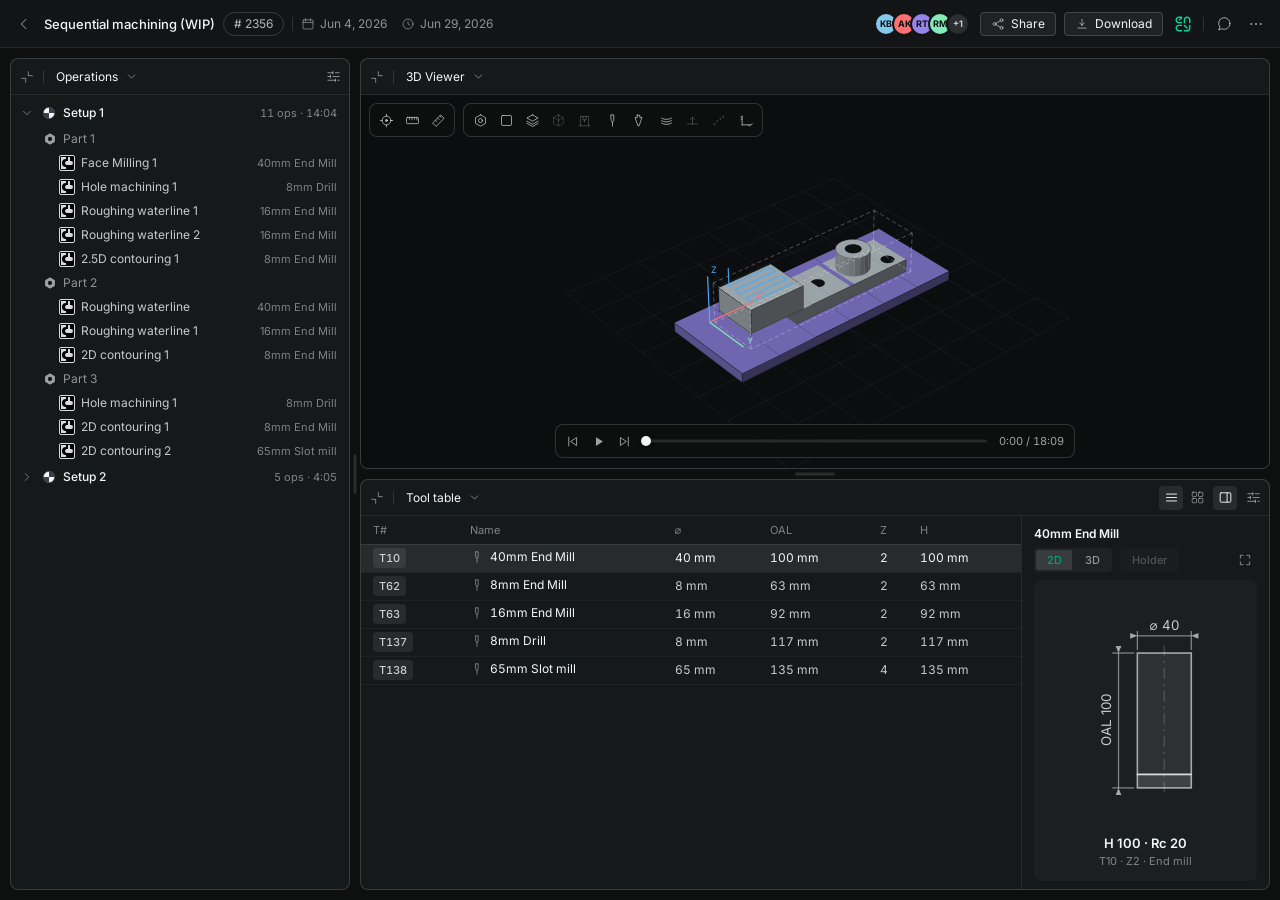
==== commit 0437594d: "v2: 3D viewer + shared tool preview pane + card redesign + compact header - 3D Viewer: dependency-fr" ====
--- a/v2/index.html
+++ b/v2/index.html
@@ -31,6 +31,7 @@
   <symbol id="i-wand" viewBox="0 0 24 24" fill="none" stroke="currentColor" stroke-width="1.5" stroke-linecap="round" stroke-linejoin="round"><path d="M5 19l9-9M14.5 5.5l1 1M17 3l.6 1.8L19.5 5.5l-1.6 1L17 8.5l-.9-2L14.5 5.5z"/></symbol>
   <symbol id="i-check" viewBox="0 0 24 24" fill="none" stroke="currentColor" stroke-width="1.8" stroke-linecap="round" stroke-linejoin="round"><path d="M4 12.5l4 4 12-11"/></symbol>
   <symbol id="i-play" viewBox="0 0 24 24"><path d="M8 5l11 7-11 7z" fill="currentColor"/></symbol>
+  <symbol id="i-pause" viewBox="0 0 24 24"><rect x="7.5" y="5" width="3" height="14" rx="1" fill="currentColor"/><rect x="13.5" y="5" width="3" height="14" rx="1" fill="currentColor"/></symbol>
   <symbol id="i-skip-back" viewBox="0 0 24 24" fill="none" stroke="currentColor" stroke-width="1.5" stroke-linecap="round" stroke-linejoin="round"><path d="M18 6L9 12l9 6zM6 5v14"/></symbol>
   <symbol id="i-skip-fwd" viewBox="0 0 24 24" fill="none" stroke="currentColor" stroke-width="1.5" stroke-linecap="round" stroke-linejoin="round"><path d="M6 6l9 6-9 6zM18 5v14"/></symbol>
   <symbol id="i-expand" viewBox="0 0 24 24" fill="none" stroke="currentColor" stroke-width="1.5" stroke-linecap="round" stroke-linejoin="round"><path d="M4 9V4h5M20 9V4h-5M4 15v5h5M20 15v5h-5"/></symbol>
@@ -39,6 +40,15 @@
   <symbol id="i-box" viewBox="0 0 24 24" fill="none" stroke="currentColor" stroke-width="1.5" stroke-linecap="round" stroke-linejoin="round"><rect x="4" y="4" width="16" height="16" rx="2"/></symbol>
   <symbol id="i-grid" viewBox="0 0 24 24" fill="none" stroke="currentColor" stroke-width="1.5" stroke-linecap="round" stroke-linejoin="round"><path d="M4 9h16M4 15h16M9 4v16M15 4v16"/></symbol>
   <symbol id="i-ruler" viewBox="0 0 24 24" fill="none" stroke="currentColor" stroke-width="1.5" stroke-linecap="round" stroke-linejoin="round"><rect x="2.5" y="7" width="19" height="10" rx="1.5"/><path d="M7 7v3M11 7v4M15 7v3M19 7v4"/></symbol>
+  <symbol id="i-measure" viewBox="0 0 24 24" fill="none" stroke="currentColor" stroke-width="1.5" stroke-linecap="round" stroke-linejoin="round"><path d="M3 15.5L15.5 3l5.5 5.5L8.5 21z"/><path d="M7.5 12l2 2M11 8.5l2 2M14.5 5l2 2"/></symbol>
+  <symbol id="i-part" viewBox="0 0 24 24" fill="none" stroke="currentColor" stroke-width="1.5" stroke-linecap="round" stroke-linejoin="round"><path d="M12 3l8 4.5v9L12 21l-8-4.5v-9L12 3z"/><circle cx="12" cy="12" r="3.2"/></symbol>
+  <symbol id="i-machine" viewBox="0 0 24 24" fill="none" stroke="currentColor" stroke-width="1.5" stroke-linecap="round" stroke-linejoin="round"><path d="M3.5 20.5h17"/><path d="M5.5 20.5v-15h13v15"/><path d="M9.5 5.5v5.5h5V5.5"/><path d="M12 11v3.5"/></symbol>
+  <symbol id="i-context" viewBox="0 0 24 24" fill="none" stroke="currentColor" stroke-width="1.5" stroke-linecap="round" stroke-linejoin="round" stroke-dasharray="2.2 2.6"><path d="M12 3l8 4.5v9L12 21l-8-4.5v-9L12 3zM12 3v18M4 7.5l8 4.5 8-4.5"/></symbol>
+  <symbol id="i-holder" viewBox="0 0 24 24" fill="none" stroke="currentColor" stroke-width="1.5" stroke-linecap="round" stroke-linejoin="round"><path d="M10 3.5h4V7h3.5L13 20.5h-2L6.5 7H10V3.5z"/></symbol>
+  <symbol id="i-normals" viewBox="0 0 24 24" fill="none" stroke="currentColor" stroke-width="1.5" stroke-linecap="round" stroke-linejoin="round"><path d="M4 17.5h16"/><path d="M12 17.5V7"/><path d="M8.5 10.5L12 7l3.5 3.5"/></symbol>
+  <symbol id="i-points" viewBox="0 0 24 24" fill="currentColor"><circle cx="5.5" cy="17.5" r="1.5"/><circle cx="10" cy="12.5" r="1.5"/><circle cx="15" cy="9" r="1.5"/><circle cx="19.5" cy="6" r="1.5"/></symbol>
+  <symbol id="i-panel-right" viewBox="0 0 24 24" fill="none" stroke="currentColor" stroke-width="1.5" stroke-linecap="round" stroke-linejoin="round"><rect x="3.5" y="4.5" width="17" height="15" rx="1.5"/><path d="M14.5 4.5v15"/></symbol>
+  <symbol id="i-panel-bottom" viewBox="0 0 24 24" fill="none" stroke="currentColor" stroke-width="1.5" stroke-linecap="round" stroke-linejoin="round"><rect x="3.5" y="4.5" width="17" height="15" rx="1.5"/><path d="M3.5 13.5h17"/></symbol>
   <symbol id="i-mesh" viewBox="0 0 24 24" fill="none" stroke="currentColor" stroke-width="1.5" stroke-linecap="round" stroke-linejoin="round"><path d="M4 8c4 3 12 3 16 0M4 12c4 3 12 3 16 0M4 16c4 3 12 3 16 0"/></symbol>
   <symbol id="i-undo" viewBox="0 0 24 24" fill="none" stroke="currentColor" stroke-width="1.5" stroke-linecap="round" stroke-linejoin="round"><path d="M9 14L4 9l5-5M4 9h11a5 5 0 0 1 0 10h-3"/></symbol>
   <symbol id="i-warn" viewBox="0 0 24 24" fill="none" stroke="currentColor" stroke-width="1.5" stroke-linecap="round" stroke-linejoin="round"><path d="M12 4l9 16H3z"/><path d="M12 10v4M12 17.5v.01"/></symbol>
@@ -107,8 +117,21 @@
     <div class="header__title">Sequential machining (WIP)</div>
     <span class="chip-num"># 2356</span>
     <span class="header__sep"></span>
-    <span class="header__date" title="Created"><svg><use href="#i-calendar"/></svg>Jun 4, 2026</span>
-    <span class="header__date" title="Updated"><svg><use href="#i-clock"/></svg>Jun 29, 2026</span>
+    <span class="header__date header__date--created" title="Created"><svg><use href="#i-calendar"/></svg>Jun 4, 2026</span>
+    <button class="header__date header__date--upd" id="updBtn" title="Updated"><svg><use href="#i-clock"/></svg>Jun 29, 2026</button>
+    <!-- compact header: who updated last + when the project was created -->
+    <div class="pdetails datepop" id="datePanel" hidden>
+      <div class="datepop__label">Last update</div>
+      <div class="member">
+        <span class="avatar" style="--av:#9584eb">RT<i class="st st--on" title="Online"></i></span>
+        <div class="member__text">
+          <div class="member__name">Ravil Test</div>
+          <div class="member__mail">Jun 29, 2026 · 14:32</div>
+        </div>
+      </div>
+      <div class="pdetails__div"></div>
+      <div class="datepop__created"><svg><use href="#i-calendar"/></svg>Created Jun 4, 2026</div>
+    </div>
     <div class="header__spacer"></div>
     <button class="avatars" id="membersBtn" title="Project members">
       <span class="avatar" style="--av:#84c9eb">KB</span>
--- a/v2/styles.css
+++ b/v2/styles.css
@@ -64,6 +64,20 @@
 .header__date { display:inline-flex; align-items:center; gap:5px; flex-shrink:0;
   font-size:12px; color:var(--ec-fg-56); white-space:nowrap; }
 .header__date svg { width:14px; height:14px; color:var(--ec-fg-48); }
+.header__date--upd { height:24px; padding:0 6px; border-radius:var(--ec-radius); cursor:default; }
+/* compact header: the created date collapses into the update-date popover */
+@media (max-width:1080px) {
+  .header__date--created { display:none; }
+  .header__date--upd { cursor:pointer; transition:background .12s,color .12s; }
+  .header__date--upd:hover { background:var(--ec-fg-8); color:var(--ec-fg-80); }
+}
+.datepop { width:auto; min-width:224px; padding:8px; }
+.datepop__label { margin:0 4px 4px; font-size:11px; color:var(--ec-fg-48); }
+.datepop .member { padding:0 4px; }
+.datepop .pdetails__div { margin:6px -8px; }
+.datepop__created { display:flex; align-items:center; gap:6px; min-height:24px; padding:0 4px;
+  font-size:12px; color:var(--ec-fg-80); }
+.datepop__created svg { width:14px; height:14px; color:var(--ec-fg-48); flex-shrink:0; }
 .header__spacer { flex:1; }
 
 /* members */
@@ -184,16 +198,19 @@
 
 /* list display options (visible only for the Operations view) */
 .panel__hspacer { flex:1; }
-.panel__settings { display:grid; place-items:center; width:24px; height:24px; flex-shrink:0;
+.panel__settings, .panel__pv { display:grid; place-items:center; width:24px; height:24px; flex-shrink:0;
   border-radius:var(--ec-radius); color:var(--ec-fg-56); transition:background .12s,color .12s; }
-.panel__settings:hover { background:var(--ec-fg-8); color:var(--ec-fg-100); }
-.panel__settings svg { width:15px; height:15px; }
+.panel__settings:hover, .panel__pv:hover { background:var(--ec-fg-8); color:var(--ec-fg-100); }
+.panel__settings svg, .panel__pv svg { width:15px; height:15px; }
+.panel__pv.is-active { background:var(--ec-fg-8); color:var(--ec-fg-100); }
 
 .statsmenu { position:fixed; z-index:40; width:232px; padding:8px;
   border-radius:var(--ec-radius-md); background:var(--ec-popover); border:1px solid var(--border);
   box-shadow:0 12px 40px rgba(0,0,0,.5); }
 .statsmenu__label { font-size:11px; color:var(--ec-fg-48); margin:0 4px 6px; }
 .statsmenu .hmenu__sep { margin:10px -8px; }
+/* quiet divider between meaning-groups inside one list */
+.statsmenu__sep { height:1px; background:var(--divider); margin:4px -8px; }
 .statsmenu__preset { display:flex; align-items:center; gap:8px; width:100%; height:28px; padding:0 8px;
   border-radius:var(--ec-radius); font-size:12px; color:var(--ec-fg-80); }
 .statsmenu__preset:hover { background:var(--ec-fg-8); color:var(--ec-fg-100); }
@@ -233,7 +250,7 @@
 .panel--left.is-collapsed .panel__vlabel:hover { color:var(--ec-fg-100); }
 .panel--left.is-collapsed .panel__switch,
 .panel--left.is-collapsed .panel__sep { display:none; }
-.panel.is-collapsed .panel__settings { display:none; }
+.panel.is-collapsed .panel__settings, .panel.is-collapsed .panel__pv { display:none; }
 
 /* dividers stay active next to collapsed panels: drag or click re-opens them */
 
@@ -387,44 +404,67 @@
   border-radius:var(--ec-radius); background:var(--ec-fg-8); font-size:11px; font-weight:500;
   color:var(--ec-fg-80); font-variant-numeric:tabular-nums; }
 
-/* ---- Tool & Assembly blocks (the cards mode) ---- */
-.toolsx { padding:0 8px; }
-.tool { border-bottom:1px solid var(--divider); padding:4px 0 8px; }
-.tool:last-child { border-bottom:none; }
-.tool.is-collapsed { padding-bottom:4px; }
-.tool.is-collapsed .tool__body { display:none; }
-
-.tool__head { display:flex; align-items:flex-start; gap:8px; padding:4px;
-  border-radius:var(--ec-radius); cursor:pointer; transition:background .12s; }
-.tool__head:hover { background:var(--ec-fg-4); }
-.tool.is-selected .tool__head { background:var(--ec-fg-8); }
-.tool__idcol { display:flex; flex-direction:column; align-items:center; gap:2px; width:28px; flex-shrink:0; }
-.tool__idcol svg { width:20px; height:20px; color:var(--ec-fg-80); }
-.tool__idcol span { font-size:11px; color:var(--ec-fg-56); font-variant-numeric:tabular-nums; }
-.tool__text { flex:1; min-width:0; }
-.tool__line1 { display:flex; align-items:baseline; gap:6px; min-width:0; padding-top:2px; }
-.tool__name { font-size:12px; font-weight:600; color:var(--ec-fg-100);
+/* ---- tool cards + shared preview pane (right of either representation) ---- */
+.toolswrap { height:100%; display:flex; min-width:0; }
+.toolslist { flex:1; min-width:0; min-height:0; overflow:auto; }
+.toolside { width:248px; flex-shrink:0; display:flex; flex-direction:column;
+  border-left:1px solid var(--divider); overflow:auto; padding:8px; }
+.toolside__info { display:flex; flex-direction:column; }
+/* auto-hide applies to the right pane only — the bottom strip exists exactly
+   for panels that are too narrow for it */
+.toolswrap--tight:not(.toolswrap--bottom) .toolside { display:none; }
+
+/* bottom mode: the pane becomes a strip under the list — one header row
+   (name left, controls right), the preview takes the full strip width */
+.toolswrap--bottom { flex-direction:column; }
+.toolswrap--bottom .toolside { width:auto; height:236px;
+  border-left:none; border-top:1px solid var(--divider); }
+.toolswrap--bottom .toolside__info { flex-direction:row; align-items:center; gap:8px;
+  margin-bottom:8px; }
+.toolswrap--bottom .toolside__name { flex:1; min-width:0; margin:0 0 0 4px; }
+.toolswrap--bottom .tool__modes { margin:0; }
+.toolside__name { margin:2px 4px 6px; font-size:12px; font-weight:600; color:var(--ec-fg-100);
+  white-space:nowrap; overflow:hidden; text-overflow:ellipsis; }
+/* the preview plate takes all remaining pane height — a tall pane means a
+   tall tool, especially in 3D */
+.toolside .tool__preview { flex:1; min-height:0; min-width:0; }
+.toolside .toolpv { flex:1; min-height:180px; height:auto; width:100%; }
+.toolswrap--bottom .toolside .toolpv { min-height:0; }
+
+/* real cards: quiet plate, radius 8 (chip 4 + 4px rhythm), 8px gaps */
+.toolsx { padding:8px; display:flex; flex-direction:column; gap:8px; }
+.tool { padding:8px; border:1px solid transparent; border-radius:var(--ec-radius-md);
+  background:var(--ec-fg-4); cursor:pointer; transition:background .12s,border-color .12s; }
+.tool:hover { background:var(--ec-fg-6); }
+.tool.is-selected { background:var(--ec-fg-8); border-color:var(--ec-fg-16); }
+/* T# is the same chip as in the table view */
+.tool__line1 { display:flex; align-items:center; gap:8px; min-width:0; }
+.tool__name { min-width:0; font-size:12px; font-weight:600; color:var(--ec-fg-100);
   white-space:nowrap; overflow:hidden; text-overflow:ellipsis; }
 .tool__kind { font-size:11px; color:var(--ec-fg-48); white-space:nowrap; flex-shrink:0; }
-/* quiet aligned spec grid (same language as the operation stat cells) */
-/* fixed column rhythm: specs stay grouped instead of stretching apart */
-.tool__specs { display:grid; grid-template-columns:repeat(auto-fill, 84px);
-  gap:2px 8px; margin-top:4px; }
-.tspec { display:inline-flex; align-items:baseline; gap:4px; height:18px;
-  font-size:11px; color:var(--ec-fg-80); font-variant-numeric:tabular-nums;
-  white-space:nowrap; overflow:hidden; }
-.tspec i { font-style:normal; font-size:10px; color:var(--ec-fg-48); }
-.tool__chev { display:grid; place-items:center; width:24px; height:24px; flex-shrink:0; color:var(--ec-fg-48); }
-.tool__chev svg { width:14px; height:14px; transition:transform .15s; }
-.tool:not(.is-collapsed) .tool__chev svg { transform:rotate(180deg); }
-
-.tool__modes { display:flex; align-items:center; gap:8px; margin:4px 4px 8px; }
+/* cutting time is a project fact, not tool geometry — it lives at the header edge */
+.tool__time { margin-left:auto; padding-left:8px; flex-shrink:0; font-size:11px;
+  color:var(--ec-fg-48); font-variant-numeric:tabular-nums; }
+/* header is divided from the params only when params follow */
+.tool__line1:not(:last-child) { padding-bottom:7px; border-bottom:1px solid var(--ec-fg-6);
+  margin-bottom:7px; }
+/* definition columns: labels in a fixed 26px column so values sit on one
+   axis; the machine-offsets column is quieter behind a hairline */
+.tool__body { display:flex; gap:2px 16px; min-width:0; overflow:hidden; }
+.tool__col { display:flex; flex-direction:column; gap:2px; min-width:0; }
+.tool__col--quiet { border-left:1px solid var(--divider); padding-left:16px; }
+.tspec { display:inline-flex; align-items:baseline; gap:6px; height:18px;
+  font-size:12px; color:var(--ec-fg-96); font-variant-numeric:tabular-nums;
+  white-space:nowrap; }
+.tool__col--quiet .tspec { font-size:11px; color:var(--ec-fg-64); }
+.tspec i { font-style:normal; font-size:10px; color:var(--ec-fg-48); width:26px; flex-shrink:0; }
+.tool__modes { display:flex; align-items:center; gap:8px; margin:0 4px 8px; }
 /* segments: inner radius 2 + 2px inset = container 4 */
 .seg { display:flex; gap:2px; padding:2px; border-radius:var(--ec-radius); background:var(--ec-fg-4); }
 .seg button { height:20px; min-width:36px; padding:0 8px; border-radius:2px;
   font-size:11px; font-weight:500; color:var(--ec-fg-56); transition:background .12s,color .12s; }
 .seg button:hover { color:var(--ec-fg-100); }
-.seg button.is-active { background:var(--ec-fg-12); color:var(--ec-blue-soft); }
+.seg button.is-active { background:var(--ec-fg-12); color:var(--ec-green); }
 .tool__holder { height:24px; padding:0 12px; border-radius:var(--ec-radius);
   background:var(--ec-fg-4); font-size:11px; font-weight:500; color:var(--ec-fg-56); }
 .tool__holder:disabled { opacity:.45; cursor:default; }
@@ -446,6 +486,50 @@
 .toolpv--2d .dim { stroke:var(--ec-fg-48); stroke-width:.8; fill:none; }
 .toolpv--2d .dimt { fill:var(--ec-fg-80); font-size:8.5px; font-family:var(--ec-font); }
 
+/* ---- 3D viewer (canvas + floating bars + simulation timeline); the UI
+   always fits the panel — no inner scrolling ---- */
+.viewer { position:relative; height:100%; background:#0b0d0e; overflow:hidden; }
+.viewer__canvas { position:absolute; inset:0; width:100%; height:100%;
+  cursor:grab; touch-action:none; }
+.viewer__canvas:active { cursor:grabbing; }
+
+/* top row hosts the view bar and the filters bar; clicks fall through the gaps */
+.viewer__top { position:absolute; top:8px; left:8px; right:8px;
+  display:flex; align-items:flex-start; gap:8px; pointer-events:none; }
+.viewer--slim .viewer__top { display:none; }
+
+/* floating glass bars: 24px controls + 4px inset = radius 8 */
+.viewer__bar, .viewer__filters, .viewer__timeline { display:flex; align-items:center; gap:2px;
+  padding:4px; border-radius:var(--ec-radius-md); background:var(--ec-bg-80);
+  border:1px solid var(--border); backdrop-filter:blur(10px); pointer-events:auto; }
+.viewer__bar, .viewer__filters { flex-shrink:0; }
+.viewer__timeline { position:absolute; }
+.viewer__bar button, .viewer__filters button, .viewer__timeline button { display:grid; place-items:center;
+  width:24px; height:24px; border-radius:var(--ec-radius); color:var(--ec-fg-64);
+  transition:background .12s,color .12s; }
+.viewer__bar button:hover, .viewer__filters button:hover, .viewer__timeline button:hover { background:var(--ec-fg-8); color:var(--ec-fg-100); }
+.viewer__bar button svg, .viewer__filters button svg, .viewer__timeline button svg { width:15px; height:15px; }
+/* dimensions/measure are stateful modes */
+.viewer__bar button.is-active { background:var(--ec-fg-8); color:var(--ec-fg-100); }
+/* filter toggles: hidden layers read dimmed */
+.viewer__filters [data-vshow]:not(.is-on) { color:var(--ec-fg-24); }
+
+.viewer__timeline { left:50%; bottom:10px; transform:translateX(-50%);
+  width:min(520px, calc(100% - 20px)); }
+.viewer__play .ic-pause { display:none; }
+.viewer.is-playing .viewer__play .ic-play { display:none; }
+.viewer.is-playing .viewer__play .ic-pause { display:block; }
+.viewer__track { position:relative; flex:1; height:24px; margin:0 8px; min-width:60px;
+  cursor:pointer; touch-action:none; }
+.viewer__rail { position:absolute; left:0; right:0; top:50%; height:3px; transform:translateY(-50%);
+  border-radius:999px; background:var(--ec-fg-12); }
+.viewer__fill { position:absolute; left:0; top:50%; height:3px; transform:translateY(-50%);
+  border-radius:999px; background:var(--ec-green); }
+.viewer__thumb { position:absolute; top:50%; width:10px; height:10px; transform:translate(-50%,-50%);
+  border-radius:999px; background:var(--ec-fg-100); box-shadow:0 1px 4px rgba(0,0,0,.5); }
+.viewer__time { flex-shrink:0; padding:0 6px 0 2px; font-size:11px; color:var(--ec-fg-64);
+  font-variant-numeric:tabular-nums; white-space:nowrap; }
+
 /* expanded preview overlay */
 .toolzoom { position:fixed; inset:0; z-index:60; display:grid; place-items:center;
   background:rgba(11,13,14,.72); cursor:zoom-out; }
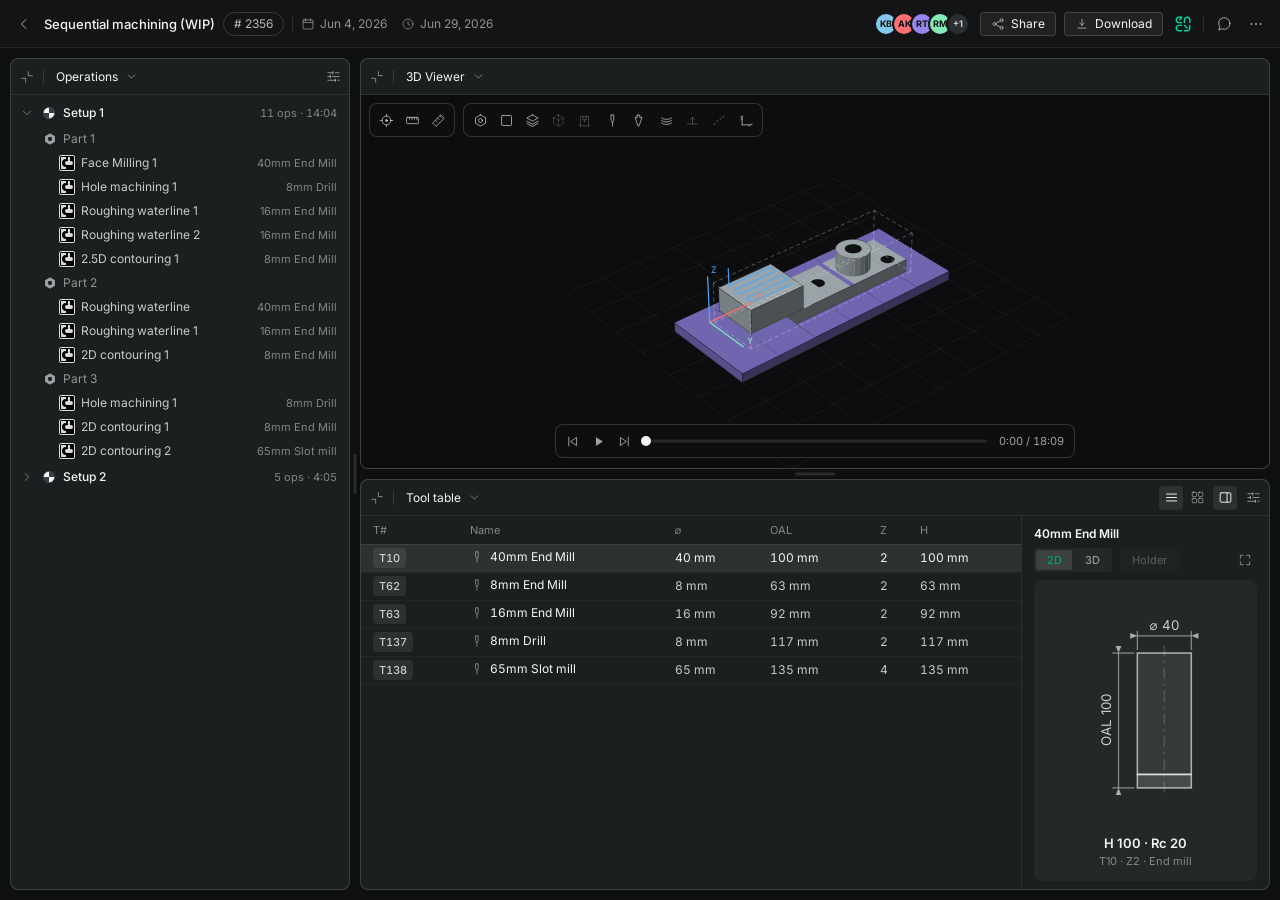
==== commit 274a4fc0: "v2: Clouds page — projects, collections, inbox, chats, mobile QR, settings, light theme - clouds.htm" ====
--- a/v2/index.html
+++ b/v2/index.html
@@ -4,6 +4,12 @@
   <meta charset="UTF-8" />
   <meta name="viewport" content="width=device-width, initial-scale=1.0, viewport-fit=cover" />
   <title>Workspace v2 · ENCY Core</title>
+  <!-- theme bootstrap before CSS so there is no flash of the wrong theme -->
+  <script>(function () {
+    var p = localStorage.getItem('ency-theme');
+    document.documentElement.dataset.theme = p === 'light' || p === 'dark' ? p
+      : (p === 'system' && matchMedia('(prefers-color-scheme: light)').matches ? 'light' : 'dark');
+  })();</script>
   <link rel="stylesheet" href="styles.css" />
 </head>
 <body>
@@ -144,7 +150,7 @@
     <button class="btn-secondary"><svg><use href="#i-download"/></svg>Download</button>
     <button class="header__encybtn" title="Open in ENCY"><svg><use href="#i-ency"/></svg></button>
     <span class="header__sep"></span>
-    <button class="header__iconbtn" title="Chat"><svg><use href="#i-chat"/></svg></button>
+    <button class="header__iconbtn header__chat" title="Chat"><svg><use href="#i-chat"/></svg></button>
     <button class="header__iconbtn" id="moreBtn" title="More"><svg><use href="#i-more"/></svg></button>
     <div class="hmenu" id="moreMenu" hidden>
       <button><svg><use href="#i-bell"/></svg>Notifications</button>
--- a/v2/styles.css
+++ b/v2/styles.css
@@ -26,12 +26,34 @@
      inset outward: control 4 + inset 4 = container 8, etc. */
   --ec-radius:4px; --ec-radius-md:8px; --ec-radius-lg:12px;
   --divider:var(--ec-fg-8); --border:var(--ec-fg-16);
+  --ec-shadow:0 12px 40px rgba(0,0,0,.5);
 }
+
+/* ============================== LIGHT THEME ==============================
+   The whole UI runs on tokens, so the light theme is a token flip. What
+   deliberately STAYS dark: the 3D viewport and the part-preview plates —
+   they are windows into the machine. */
+:root[data-theme="light"] {
+  --ec-bg:#e9ebec; --ec-bg-80:rgba(252,253,253,.85); --ec-bg-96:rgba(252,253,253,.96);
+  --ec-rail:#f4f5f6; --ec-card:#fbfcfc; --ec-card-2:#eef0f1; --ec-popover:#ffffff;
+  --ec-fg-100:#16191b; --ec-fg-96:rgba(22,25,27,.96); --ec-fg-80:rgba(22,25,27,.82);
+  --ec-fg-72:rgba(22,25,27,.74); --ec-fg-64:rgba(22,25,27,.66); --ec-fg-56:rgba(22,25,27,.58);
+  --ec-fg-48:rgba(22,25,27,.5); --ec-fg-32:rgba(22,25,27,.36); --ec-fg-24:rgba(22,25,27,.28);
+  --ec-fg-16:rgba(22,25,27,.2); --ec-fg-12:rgba(22,25,27,.14); --ec-fg-8:rgba(22,25,27,.09);
+  --ec-fg-6:rgba(22,25,27,.07); --ec-fg-4:rgba(22,25,27,.05);
+  --operation-icon-fill:#4d5460; --operation-icon-accent:#e6e8ea;
+  --ec-shadow:0 12px 32px rgba(20,26,30,.2);
+}
+:root[data-theme="light"] .avatar--more { background:#dde0e2; color:var(--ec-fg-72); }
 
 * { box-sizing:border-box; margin:0; padding:0; }
 html,body { height:100%; }
 body { font-family:var(--ec-font); font-size:12px; line-height:16px; color:var(--ec-fg-100);
-  background:var(--ec-bg); -webkit-font-smoothing:antialiased; overflow:hidden; }
+  background:var(--ec-bg); -webkit-font-smoothing:antialiased; overflow:hidden;
+  /* app UI, not a document: no long-press text selection / tap flash on touch */
+  -webkit-user-select:none; user-select:none;
+  -webkit-touch-callout:none; -webkit-tap-highlight-color:transparent; }
+input, textarea { -webkit-user-select:text; user-select:text; }
 button { font-family:inherit; cursor:pointer; border:none; background:none; color:inherit; }
 svg { display:block; }
 ul { list-style:none; }
@@ -48,7 +70,8 @@
 
 /* ================================================================ SKELETON === */
 /* Header on top; below: left panel full height + right column split 50/50 */
-.app { height:100vh; display:flex; flex-direction:column; }
+/* dvh: iOS Safari's collapsing address bar must not clip the layout */
+.app { height:100vh; height:100dvh; display:flex; flex-direction:column; }
 
 .header { height:48px; flex-shrink:0; display:flex; align-items:center; gap:8px; padding:0 12px;
   background:var(--ec-rail); border-bottom:1px solid var(--divider); }
@@ -93,7 +116,7 @@
 /* ---- project details popover ---- */
 .pdetails { position:fixed; z-index:40; width:320px; padding:12px;
   border-radius:var(--ec-radius-md); background:var(--ec-popover); border:1px solid var(--border);
-  box-shadow:0 12px 40px rgba(0,0,0,.5); }
+  box-shadow:var(--ec-shadow); }
 .pdetails__head { display:flex; align-items:center; justify-content:space-between; margin-bottom:4px; }
 .pdetails__title { font-size:14px; font-weight:600; color:var(--ec-fg-100); }
 .pdetails__cnt { font-weight:400; font-size:12px; color:var(--ec-fg-48); margin-left:2px; }
@@ -159,7 +182,7 @@
 .hmenu { position:fixed; z-index:40; min-width:200px; padding:4px;
   display:flex; flex-direction:column; gap:2px;
   border-radius:var(--ec-radius-md); background:var(--ec-popover); border:1px solid var(--border);
-  box-shadow:0 12px 40px rgba(0,0,0,.5); }
+  box-shadow:var(--ec-shadow); }
 .hmenu button { display:flex; align-items:center; gap:9px; height:30px; padding:0 9px;
   border-radius:var(--ec-radius); font-size:12px; color:var(--ec-fg-80); text-align:left; }
 .hmenu button:hover { background:var(--ec-fg-8); color:var(--ec-fg-100); }
@@ -172,7 +195,7 @@
 
 .main { flex:1; min-height:0; display:flex; padding:10px; }
 
-.panel { background:var(--ec-card); border:1px solid var(--border); border-radius:var(--ec-radius-md);
+.panel { background:var(--ec-card-2); border:1px solid var(--border); border-radius:var(--ec-radius-md);
   min-height:0; overflow:hidden; display:flex; flex-direction:column; }
 .panel--left { width:340px; flex-shrink:0; }
 
@@ -189,7 +212,7 @@
 .panel__menu { position:fixed; z-index:40; min-width:170px; padding:4px;
   display:flex; flex-direction:column; gap:2px;
   border-radius:var(--ec-radius-md); background:var(--ec-popover); border:1px solid var(--border);
-  box-shadow:0 12px 40px rgba(0,0,0,.5); }
+  box-shadow:var(--ec-shadow); }
 .panel__menu button { display:flex; align-items:center; width:100%; height:30px; padding:0 9px;
   border-radius:var(--ec-radius); font-size:12px; color:var(--ec-fg-80); }
 .panel__menu button:hover { background:var(--ec-fg-8); color:var(--ec-fg-100); }
@@ -206,7 +229,7 @@
 
 .statsmenu { position:fixed; z-index:40; width:232px; padding:8px;
   border-radius:var(--ec-radius-md); background:var(--ec-popover); border:1px solid var(--border);
-  box-shadow:0 12px 40px rgba(0,0,0,.5); }
+  box-shadow:var(--ec-shadow); }
 .statsmenu__label { font-size:11px; color:var(--ec-fg-48); margin:0 4px 6px; }
 .statsmenu .hmenu__sep { margin:10px -8px; }
 /* quiet divider between meaning-groups inside one list */
@@ -259,7 +282,14 @@
 
 /* draggable dividers (double as the 10px gap between panels);
    hover/drag: ENCY violet gradient line along the full length */
-.divider { flex-shrink:0; position:relative; }
+.divider { flex-shrink:0; position:relative; touch-action:none; }
+/* fingers need a wider grab zone than 10px — extend the hit area invisibly
+   on coarse pointers (layout and the mouse experience stay unchanged) */
+@media (pointer:coarse) {
+  .divider::before { content:''; position:absolute; z-index:1; }
+  .divider--v::before { inset:0 -8px; }
+  .divider--h::before { inset:-8px 0; }
+}
 .divider::after { content:''; position:absolute; left:50%; top:50%; transform:translate(-50%,-50%);
   border-radius:999px; background:var(--ec-fg-12); transition:background .12s; }
 .divider--v { width:10px; cursor:col-resize; }
@@ -390,7 +420,7 @@
 
 .dtable { width:100%; border-collapse:collapse; font-size:12px; }
 .dtable th { position:sticky; top:0; z-index:1; height:28px; padding:0 8px; text-align:left;
-  background:var(--ec-card); font-size:11px; font-weight:400; color:var(--ec-fg-48);
+  background:var(--ec-card-2); font-size:11px; font-weight:400; color:var(--ec-fg-48);
   border-bottom:1px solid var(--divider); white-space:nowrap; }
 .dtable td { height:28px; padding:0 8px; border-bottom:1px solid var(--ec-fg-4);
   color:var(--ec-fg-80); white-space:nowrap; font-variant-numeric:tabular-nums; }
@@ -410,9 +440,6 @@
 .toolside { width:248px; flex-shrink:0; display:flex; flex-direction:column;
   border-left:1px solid var(--divider); overflow:auto; padding:8px; }
 .toolside__info { display:flex; flex-direction:column; }
-/* auto-hide applies to the right pane only — the bottom strip exists exactly
-   for panels that are too narrow for it */
-.toolswrap--tight:not(.toolswrap--bottom) .toolside { display:none; }
 
 /* bottom mode: the pane becomes a strip under the list — one header row
    (name left, controls right), the preview takes the full strip width */
@@ -453,6 +480,11 @@
 .tool__body { display:flex; gap:2px 16px; min-width:0; overflow:hidden; }
 .tool__col { display:flex; flex-direction:column; gap:2px; min-width:0; }
 .tool__col--quiet { border-left:1px solid var(--divider); padding-left:16px; }
+/* wide cards: params in one row (labels back to natural width), the
+   geometry|machine divider stays; wraps instead of clipping if it must */
+.toolsx--row .tool__body { flex-wrap:wrap; gap:4px 16px; }
+.toolsx--row .tool__col { flex-direction:row; flex-wrap:wrap; gap:4px 16px; }
+.toolsx--row .tspec i { width:auto; }
 .tspec { display:inline-flex; align-items:baseline; gap:6px; height:18px;
   font-size:12px; color:var(--ec-fg-96); font-variant-numeric:tabular-nums;
   white-space:nowrap; }
@@ -474,7 +506,7 @@
 .tool__expand svg { width:14px; height:14px; }
 
 .tool__preview { margin:0 4px; padding:16px 8px 12px; border-radius:var(--ec-radius-md);
-  background:var(--ec-card-2); display:flex; flex-direction:column; align-items:center; gap:12px; }
+  background:var(--ec-fg-4); display:flex; flex-direction:column; align-items:center; gap:12px; }
 .toolpv { height:180px; }
 .tool__cap { text-align:center; }
 .tool__cap b { display:block; font-size:13px; font-weight:600; color:var(--ec-fg-100); }
@@ -530,10 +562,25 @@
 .viewer__time { flex-shrink:0; padding:0 6px 0 2px; font-size:11px; color:var(--ec-fg-64);
   font-variant-numeric:tabular-nums; white-space:nowrap; }
 
+/* ================================================================ PHONE === */
+/* one full-screen panel; its view combobox is the content switcher — the
+   hidden panels keep holding state for the swap logic */
+@media (max-width:640px) {
+  .main { padding:8px; padding-bottom:calc(8px + env(safe-area-inset-bottom)); }
+  .panel--left, #bottomPanel, .divider { display:none !important; }
+  .rightcol .panel, .rightcol .panel.is-collapsed { flex:1 1 auto; }
+  .rightcol .panel.is-collapsed .panel__body { display:block; }
+  /* collapsing the only panel makes no sense */
+  .panel__collapse, .panel__collapse + .panel__sep { display:none; }
+  /* compact header: back + title + avatars + icon-only actions + more */
+  .chip-num, .header__sep, .header__date, .header__encybtn, .header__chat { display:none; }
+  .btn-secondary { font-size:0; gap:0; padding:0 6px; }
+}
+
 /* expanded preview overlay */
 .toolzoom { position:fixed; inset:0; z-index:60; display:grid; place-items:center;
   background:rgba(11,13,14,.72); cursor:zoom-out; }
 .toolzoom__card { display:flex; flex-direction:column; align-items:center; gap:16px;
   padding:24px; border-radius:var(--ec-radius-md); background:var(--ec-card);
-  border:1px solid var(--border); box-shadow:0 12px 40px rgba(0,0,0,.5); }
+  border:1px solid var(--border); box-shadow:var(--ec-shadow); }
 .toolzoom__card .toolpv { height:min(64vh, 520px); }
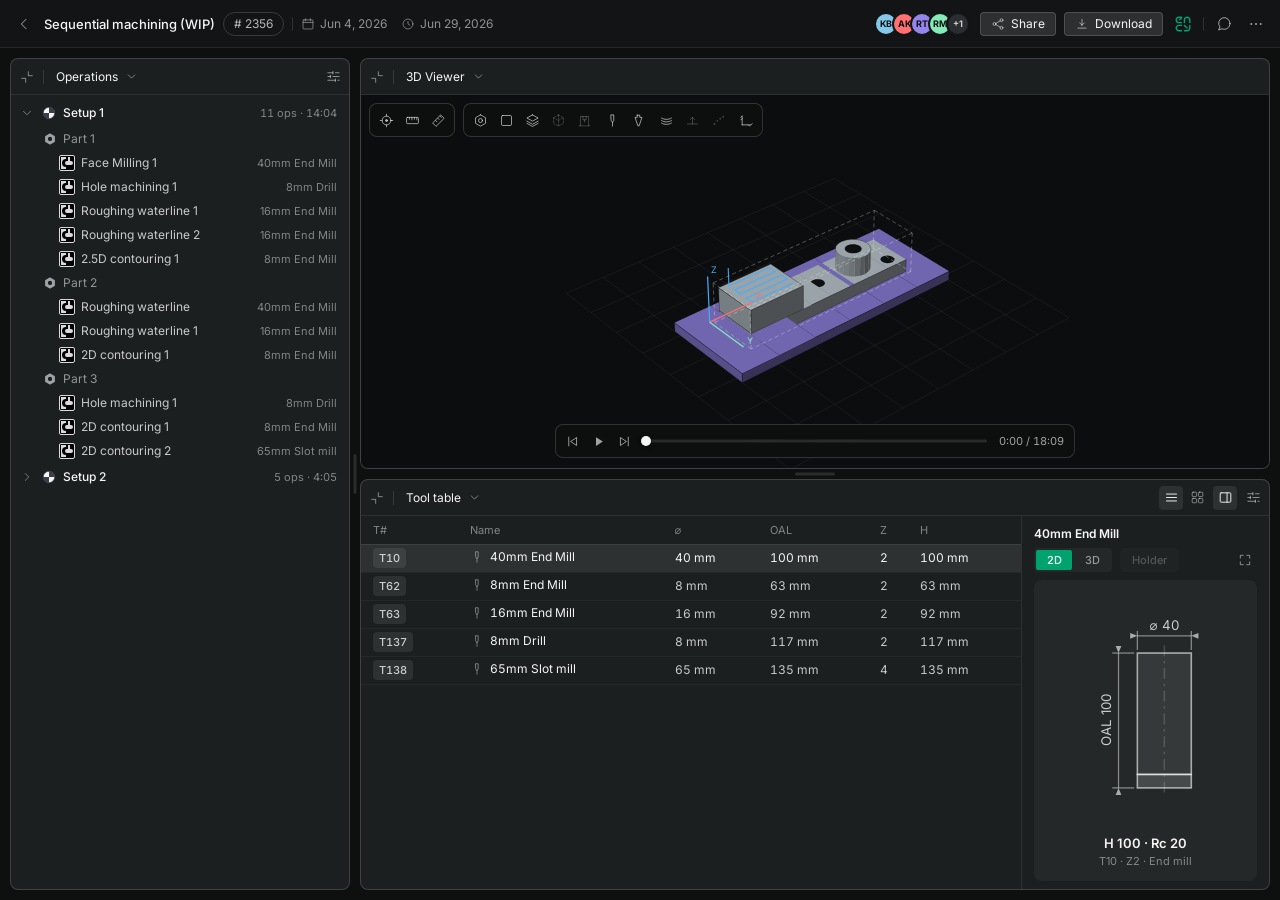
==== commit 72585c4a: "v2: white panels in light theme, stronger selected states, token-colored logo - light theme: header " ====
--- a/v2/index.html
+++ b/v2/index.html
@@ -70,11 +70,11 @@
   <symbol id="i-logout" viewBox="0 0 24 24" fill="none" stroke="currentColor" stroke-width="1.5" stroke-linecap="round" stroke-linejoin="round"><path d="M13 4H6.5A1.5 1.5 0 0 0 5 5.5v13A1.5 1.5 0 0 0 6.5 20H13"/><path d="M17 8l4 4-4 4M21 12H10"/></symbol>
   <!-- ENCY logo (brand, from assets/Referens/logo.svg, 24x24) -->
   <symbol id="i-ency" viewBox="0 0 24 24" fill="none">
-    <path d="M10.5938 18.0938H7.89844C6.79818 18.0938 5.90625 17.2018 5.90625 16.1016C5.90625 15.0013 6.79818 14.1094 7.89844 14.1094H10.5938C10.9821 14.1094 11.2969 13.7946 11.2969 13.4062C11.2969 13.0179 10.9821 12.7031 10.5938 12.7031H7.89844C6.02153 12.7031 4.5 14.2247 4.5 16.1016C4.5 17.9785 6.02153 19.5 7.89844 19.5H10.5938C10.9821 19.5 11.2969 19.1852 11.2969 18.7969C11.2969 18.4085 10.9821 18.0938 10.5938 18.0938Z" fill="#00D8A2"/>
-    <path d="M14.1094 10.5937L14.1094 7.89844C14.1094 6.79818 15.0013 5.90625 16.1016 5.90625C17.2018 5.90625 18.0937 6.79818 18.0937 7.89844L18.0937 10.5937C18.0937 10.9821 18.4085 11.2969 18.7969 11.2969C19.1852 11.2969 19.5 10.9821 19.5 10.5938L19.5 7.89844C19.5 6.02153 17.9785 4.5 16.1016 4.5C14.2247 4.5 12.7031 6.02153 12.7031 7.89844L12.7031 10.5937C12.7031 10.9821 13.0179 11.2969 13.4062 11.2969C13.7946 11.2969 14.1094 10.9821 14.1094 10.5937Z" fill="#00D8A2"/>
-    <path d="M18.0938 13.4062L18.0938 16.1016C18.0938 17.2018 17.2018 18.0937 16.1016 18.0937L13.4063 18.0937C13.0179 18.0937 12.7031 18.4085 12.7031 18.7969C12.7031 19.1852 13.0179 19.5 13.4063 19.5L16.1016 19.5C17.9785 19.5 19.5 17.9785 19.5 16.1016L19.5 13.4062C19.5 13.0179 19.1852 12.7031 18.7969 12.7031C18.4086 12.7031 18.0938 13.0179 18.0938 13.4062Z" fill="#00D8A2"/>
-    <path d="M13.4064 12.7031C13.018 12.7031 12.7031 13.018 12.7031 13.4064C12.7031 13.6006 12.7818 13.7764 12.9091 13.9037L15.6041 16.5987C15.7314 16.726 15.9072 16.8047 16.1014 16.8047C16.4898 16.8047 16.8047 16.4898 16.8047 16.1014C16.8047 15.9072 16.726 15.7314 16.5987 15.6041L13.9037 12.9091C13.7764 12.7818 13.6006 12.7031 13.4064 12.7031Z" fill="#00D8A2"/>
-    <path d="M10.5938 9.89062H7.89844C6.79818 9.89062 5.90625 8.99869 5.90625 7.89844C5.90625 6.79818 6.79818 5.90625 7.89844 5.90625H9.59938L8.22071 7.28493C8.09346 7.41217 8.01476 7.58795 8.01476 7.78211C8.01476 8.17044 8.32956 8.48524 8.71789 8.48524C8.91205 8.48524 9.08783 8.40654 9.21507 8.2793L11.0909 6.40343C11.2182 6.27619 11.2969 6.10041 11.2969 5.90625V5.20312C11.2969 4.8148 10.9821 4.5 10.5938 4.5H7.89844C6.02153 4.5 4.5 6.02153 4.5 7.89844C4.5 9.77534 6.02153 11.2969 7.89844 11.2969H10.5938C10.9821 11.2969 11.2969 10.9821 11.2969 10.5937C11.2969 10.2054 10.9821 9.89062 10.5938 9.89062Z" fill="#00D8A2"/>
+    <path d="M10.5938 18.0938H7.89844C6.79818 18.0938 5.90625 17.2018 5.90625 16.1016C5.90625 15.0013 6.79818 14.1094 7.89844 14.1094H10.5938C10.9821 14.1094 11.2969 13.7946 11.2969 13.4062C11.2969 13.0179 10.9821 12.7031 10.5938 12.7031H7.89844C6.02153 12.7031 4.5 14.2247 4.5 16.1016C4.5 17.9785 6.02153 19.5 7.89844 19.5H10.5938C10.9821 19.5 11.2969 19.1852 11.2969 18.7969C11.2969 18.4085 10.9821 18.0938 10.5938 18.0938Z" fill="currentColor"/>
+    <path d="M14.1094 10.5937L14.1094 7.89844C14.1094 6.79818 15.0013 5.90625 16.1016 5.90625C17.2018 5.90625 18.0937 6.79818 18.0937 7.89844L18.0937 10.5937C18.0937 10.9821 18.4085 11.2969 18.7969 11.2969C19.1852 11.2969 19.5 10.9821 19.5 10.5938L19.5 7.89844C19.5 6.02153 17.9785 4.5 16.1016 4.5C14.2247 4.5 12.7031 6.02153 12.7031 7.89844L12.7031 10.5937C12.7031 10.9821 13.0179 11.2969 13.4062 11.2969C13.7946 11.2969 14.1094 10.9821 14.1094 10.5937Z" fill="currentColor"/>
+    <path d="M18.0938 13.4062L18.0938 16.1016C18.0938 17.2018 17.2018 18.0937 16.1016 18.0937L13.4063 18.0937C13.0179 18.0937 12.7031 18.4085 12.7031 18.7969C12.7031 19.1852 13.0179 19.5 13.4063 19.5L16.1016 19.5C17.9785 19.5 19.5 17.9785 19.5 16.1016L19.5 13.4062C19.5 13.0179 19.1852 12.7031 18.7969 12.7031C18.4086 12.7031 18.0938 13.0179 18.0938 13.4062Z" fill="currentColor"/>
+    <path d="M13.4064 12.7031C13.018 12.7031 12.7031 13.018 12.7031 13.4064C12.7031 13.6006 12.7818 13.7764 12.9091 13.9037L15.6041 16.5987C15.7314 16.726 15.9072 16.8047 16.1014 16.8047C16.4898 16.8047 16.8047 16.4898 16.8047 16.1014C16.8047 15.9072 16.726 15.7314 16.5987 15.6041L13.9037 12.9091C13.7764 12.7818 13.6006 12.7031 13.4064 12.7031Z" fill="currentColor"/>
+    <path d="M10.5938 9.89062H7.89844C6.79818 9.89062 5.90625 8.99869 5.90625 7.89844C5.90625 6.79818 6.79818 5.90625 7.89844 5.90625H9.59938L8.22071 7.28493C8.09346 7.41217 8.01476 7.58795 8.01476 7.78211C8.01476 8.17044 8.32956 8.48524 8.71789 8.48524C8.91205 8.48524 9.08783 8.40654 9.21507 8.2793L11.0909 6.40343C11.2182 6.27619 11.2969 6.10041 11.2969 5.90625V5.20312C11.2969 4.8148 10.9821 4.5 10.5938 4.5H7.89844C6.02153 4.5 4.5 6.02153 4.5 7.89844C4.5 9.77534 6.02153 11.2969 7.89844 11.2969H10.5938C10.9821 11.2969 11.2969 10.9821 11.2969 10.5937C11.2969 10.2054 10.9821 9.89062 10.5938 9.89062Z" fill="currentColor"/>
   </symbol>
   <symbol id="i-maximize" viewBox="0 0 24 24" fill="none" stroke="currentColor" stroke-width="1.5" stroke-linecap="round" stroke-linejoin="round"><path d="M14 4h6v6"/><path d="M10 20H4v-6"/></symbol>
   <symbol id="i-rows" viewBox="0 0 24 24" fill="none" stroke="currentColor" stroke-width="1.5" stroke-linecap="round" stroke-linejoin="round"><path d="M4 6.5h16M4 12h16M4 17.5h16"/></symbol>
--- a/v2/styles.css
+++ b/v2/styles.css
@@ -17,6 +17,8 @@
   --ec-fg-16:rgba(245,245,245,.16); --ec-fg-12:rgba(245,245,245,.12); --ec-fg-8:rgba(245,245,245,.08);
   --ec-fg-6:rgba(245,245,245,.06); --ec-fg-4:rgba(245,245,245,.04);
   --ec-green:#00a36d; --ec-green-08:rgba(0,163,109,.08); --ec-green-16:rgba(0,163,109,.16);
+  /* notification badges/dots: brighter than the accent so they pop on dark */
+  --ec-badge:#00cf8a;
   --ec-blue:#1269d9; --ec-blue-soft:#46acff; --ec-blue-tint:rgba(18,105,217,.18);
   --ec-amber:#ebc14a; --ec-sel:#ff8a4c;
   --op-yellow:#ebda84; --op-blue:#84c9eb; --op-coral:#ff7072; --op-green:#84ebb8; --op-violet:#9584eb;
@@ -42,9 +44,14 @@
   --ec-fg-16:rgba(22,25,27,.2); --ec-fg-12:rgba(22,25,27,.14); --ec-fg-8:rgba(22,25,27,.09);
   --ec-fg-6:rgba(22,25,27,.07); --ec-fg-4:rgba(22,25,27,.05);
   --operation-icon-fill:#4d5460; --operation-icon-accent:#e6e8ea;
+  --ec-badge:var(--ec-green); /* the accent reads fine on light backgrounds */
   --ec-shadow:0 12px 32px rgba(20,26,30,.2);
 }
 :root[data-theme="light"] .avatar--more { background:#dde0e2; color:var(--ec-fg-72); }
+/* on light, the grey card-2 plate reads dirty — header and every panel sit on
+   the white card, and the page background alone separates them */
+:root[data-theme="light"] .header,
+:root[data-theme="light"] .panel { background:var(--ec-card); }
 
 * { box-sizing:border-box; margin:0; padding:0; }
 html,body { height:100%; }
@@ -167,14 +174,14 @@
 .btn-primary:hover { background:#00b578; }
 .btn-primary svg { width:14px; height:14px; }
 .btn-secondary { display:inline-flex; align-items:center; gap:6px; height:24px; padding:0 10px;
-  border-radius:var(--ec-radius); background:var(--ec-fg-6); border:1px solid var(--border);
+  border-radius:var(--ec-radius); background:var(--ec-fg-12); border:1px solid var(--border);
   color:var(--ec-fg-100); font-size:12px; font-weight:400; white-space:nowrap;
   transition:background .12s; }
-.btn-secondary:hover { background:var(--ec-fg-12); }
+.btn-secondary:hover { background:var(--ec-fg-16); }
 .btn-secondary svg { width:14px; height:14px; color:var(--ec-fg-64); }
 /* square logo button — same hover as the other header icon buttons */
 .header__encybtn { display:grid; place-items:center; width:24px; height:24px; flex-shrink:0;
-  border-radius:var(--ec-radius); transition:background .12s; }
+  color:var(--ec-green); border-radius:var(--ec-radius); transition:background .12s; }
 .header__encybtn:hover { background:var(--ec-fg-8); }
 .header__encybtn svg { width:24px; height:24px; }
 
@@ -237,8 +244,12 @@
 .statsmenu__preset { display:flex; align-items:center; gap:8px; width:100%; height:28px; padding:0 8px;
   border-radius:var(--ec-radius); font-size:12px; color:var(--ec-fg-80); }
 .statsmenu__preset:hover { background:var(--ec-fg-8); color:var(--ec-fg-100); }
-.statsmenu__preset.is-active { background:var(--ec-green-08); color:var(--ec-fg-100); }
-.statsmenu__preset.is-active svg { color:var(--ec-green); }
+/* the picked preset inverts — solid accent, white text — so it reads as the
+   current state, not as a hover */
+.statsmenu__preset.is-active { background:var(--ec-green); color:#fff; font-weight:500; }
+.statsmenu__preset.is-active:hover { background:color-mix(in srgb, #fff 12%, var(--ec-green)); color:#fff; }
+.statsmenu__preset.is-active svg { color:#fff; }
+.statsmenu__preset.is-active .statsmenu__sub { color:rgba(255,255,255,.72); }
 .statsmenu__preset svg { width:14px; height:14px; color:var(--ec-fg-56); }
 .statsmenu__sub { margin-left:auto; padding-left:8px; font-size:10px; color:var(--ec-fg-32); white-space:nowrap; }
 .statsmenu__preset + .statsmenu__preset { margin-top:2px; }
@@ -246,7 +257,10 @@
 .chip { height:24px; padding:0 8px; border-radius:var(--ec-radius); border:1px solid var(--border);
   background:var(--ec-fg-4); font-size:11px; color:var(--ec-fg-72); transition:background .12s,color .12s; }
 .chip:hover { background:var(--ec-fg-8); color:var(--ec-fg-100); }
-.chip.is-active { background:var(--ec-green-16); border-color:var(--ec-green); color:var(--ec-fg-100); }
+/* selected chips are a state, not a hint — fill them so the set of picked
+   stats reads at a glance instead of as a tinted outline */
+.chip.is-active { background:var(--ec-green); border-color:var(--ec-green); color:#fff; font-weight:500; }
+.chip.is-active:hover { background:color-mix(in srgb, #fff 12%, var(--ec-green)); color:#fff; }
 .statsmenu__hint { margin:8px 4px 0; font-size:11px; line-height:14px; color:var(--ec-fg-48); }
 
 /* collapse button (narrow, left of the combobox); hover = icon brightness only */
@@ -353,6 +367,15 @@
   border:1px solid var(--border); background:#0b0d0e; aspect-ratio:16/10; }
 .preview img { width:100%; height:100%; object-fit:cover; display:block; }
 
+/* Setup view: on a wide panel the setup preview docks BESIDE the fields
+   instead of below them (container query — panel width, not window width) */
+.acc--wp { container-type:inline-size; }
+@container (min-width: 760px) {
+  .acc__body--wp { display:flex; gap:12px; align-items:flex-start; }
+  .acc__body--wp .acc__kvs { flex:1; min-width:0; }
+  .acc__body--wp .preview { margin-top:2px; flex:0 0 300px; }
+}
+
 .issue { display:flex; align-items:center; gap:8px; padding:8px; border:1px solid var(--border);
   border-radius:var(--ec-radius); }
 .issue svg { width:16px; height:16px; color:var(--ec-amber); flex-shrink:0; }
@@ -383,7 +406,9 @@
 .op-row:hover { background:var(--ec-fg-4); }
 .op-row.is-selected { background:var(--ec-fg-8); }
 .op-row__ico { width:16px; height:16px; flex-shrink:0; }
-.op-row__name { flex:1; min-width:0; font-size:12px; color:var(--ec-fg-80);
+/* the name is a capped column, not a spring: stat columns line up right after
+   it on every row instead of drifting to the panel's far edge when it is wide */
+.op-row__name { flex:0 1 240px; min-width:0; font-size:12px; color:var(--ec-fg-80);
   white-space:nowrap; overflow:hidden; text-overflow:ellipsis; }
 .op-row:hover .op-row__name, .op-row.is-selected .op-row__name { color:var(--ec-fg-100); }
 .op-row__time { width:40px; flex-shrink:0; text-align:right; font-size:11px; color:var(--ec-fg-48);
@@ -496,7 +521,9 @@
 .seg button { height:20px; min-width:36px; padding:0 8px; border-radius:2px;
   font-size:11px; font-weight:500; color:var(--ec-fg-56); transition:background .12s,color .12s; }
 .seg button:hover { color:var(--ec-fg-100); }
-.seg button.is-active { background:var(--ec-fg-12); color:var(--ec-green); }
+/* same inversion as the stats menu: the picked segment is solid accent */
+.seg button.is-active { background:var(--ec-green); color:#fff; font-weight:500; }
+.seg button.is-active:hover { background:color-mix(in srgb, #fff 12%, var(--ec-green)); color:#fff; }
 .tool__holder { height:24px; padding:0 12px; border-radius:var(--ec-radius);
   background:var(--ec-fg-4); font-size:11px; font-weight:500; color:var(--ec-fg-56); }
 .tool__holder:disabled { opacity:.45; cursor:default; }
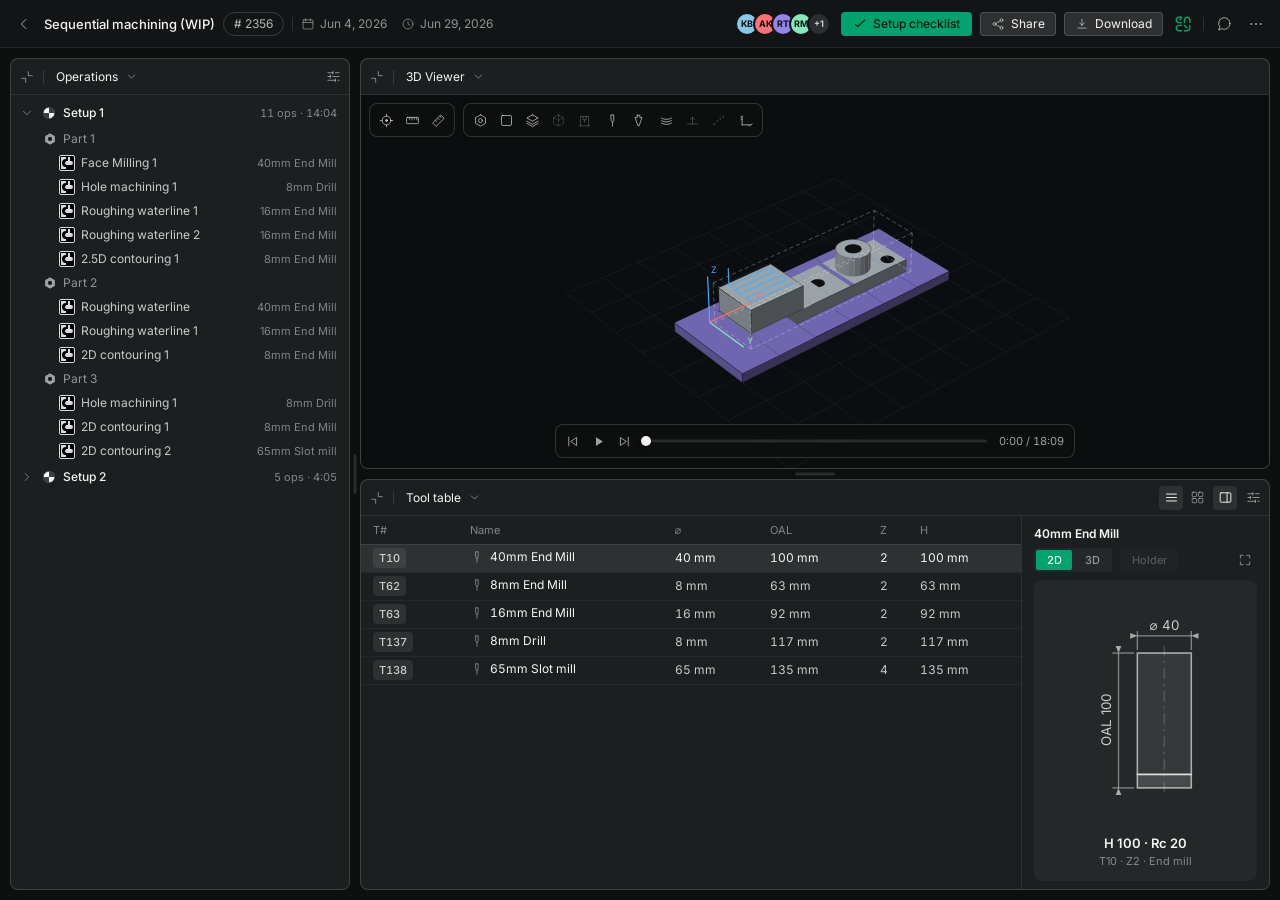
==== commit 9250464d: "v2: setup checklist mode, Overview+Setup merge, left-aligned op columns - checklist: separate two-pa" ====
--- a/v2/index.html
+++ b/v2/index.html
@@ -146,6 +146,7 @@
       <span class="avatar" style="--av:#84ebb8">RM</span>
       <span class="avatar avatar--more">+1</span>
     </button>
+    <button class="btn-primary header__cl" id="clBtn" title="Setup checklist"><svg><use href="#i-check"/></svg><span class="header__cl-word">Setup checklist</span><span class="header__cl-num" id="clBtnNum"></span></button>
     <button class="btn-secondary"><svg><use href="#i-share"/></svg>Share</button>
     <button class="btn-secondary"><svg><use href="#i-download"/></svg>Download</button>
     <button class="header__encybtn" title="Open in ENCY"><svg><use href="#i-ency"/></svg></button>
@@ -246,6 +247,21 @@
       </section>
     </div>
   </div>
+  <!-- checklist mode: a fixed two-panel layout replacing the workspace -->
+  <div class="clmode" id="clMode">
+    <section class="panel clmode__ov">
+      <header class="panel__head"><div class="clmode__title">Overview</div></header>
+      <div class="panel__body" id="clOverviewBody"></div>
+    </section>
+    <section class="panel clmode__list">
+      <header class="panel__head">
+        <div class="clmode__title">Setup checklist</div>
+        <div class="panel__hspacer"></div>
+        <button class="header__iconbtn" id="clClose" title="Exit checklist"><svg><use href="#i-close"/></svg></button>
+      </header>
+      <div class="panel__body" id="clListBody"></div>
+    </section>
+  </div>
 </div>
 
 <script src="app.js"></script>
--- a/v2/styles.css
+++ b/v2/styles.css
@@ -589,6 +589,84 @@
 .viewer__time { flex-shrink:0; padding:0 6px 0 2px; font-size:11px; color:var(--ec-fg-64);
   font-variant-numeric:tabular-nums; white-space:nowrap; }
 
+/* ====================================================== SETUP CHECKLIST === */
+/* a separate MODE, not a panel view: the workspace is swapped for a fixed
+   two-panel layout — Overview (reference) on the left, the checklist right */
+.header__cl-num { font-variant-numeric:tabular-nums; opacity:.75; }
+.header__cl-num:empty { display:none; }
+.header__cl.is-active { filter:brightness(1.15); }
+
+.clmode { display:none; }
+body.is-clmode .main { display:none; }
+body.is-clmode .clmode { flex:1; min-height:0; display:flex; gap:10px; padding:10px; }
+.clmode__ov { flex:1.2; min-width:0; }
+.clmode__list { flex:1; min-width:0; }
+.clmode__title { padding-left:8px; font-size:12px; font-weight:500; color:var(--ec-fg-100); }
+
+/* deliberate density exception below: the checklist is read at the machine,
+   often on touch — rows are taller than the 24px app standard */
+
+.cl { padding:0 8px 12px; }
+.cl__progress { position:sticky; top:0; z-index:2; display:flex; align-items:center;
+  gap:10px; padding:10px 4px; background:var(--ec-card-2); }
+.cl__bar { flex:1; height:4px; border-radius:999px; background:var(--ec-fg-8); overflow:hidden; }
+.cl__fill { height:100%; border-radius:999px; background:var(--ec-green); transition:width .18s; }
+.cl__count { font-size:11px; color:var(--ec-fg-56); font-variant-numeric:tabular-nums; }
+.cl__reset { height:20px; padding:0 6px; border-radius:var(--ec-radius); font-size:11px;
+  color:var(--ec-fg-48); transition:background .12s,color .12s; }
+.cl__reset:hover { background:var(--ec-fg-8); color:var(--ec-fg-100); }
+/* sticky flow controls: Back steps to the previous step, Next marks the
+   active one done and advances — always in reach, no aiming at checkboxes */
+.cl__back { width:28px; height:28px; padding:0; justify-content:center; flex-shrink:0; }
+.cl__next { height:28px; padding:0 14px; flex-shrink:0; }
+.cl__next:disabled { opacity:.4; pointer-events:none; }
+
+.cl__gcnt { margin-left:auto; display:inline-flex; align-items:center; gap:4px;
+  font-size:11px; font-weight:400; color:var(--ec-fg-48); font-variant-numeric:tabular-nums; }
+.cl__gcnt.is-done { color:var(--ec-green); }
+.cl__gcnt svg { width:12px; height:12px; }
+.cl__group .acc__head .chev { margin-left:8px; }
+
+.cl__step { display:flex; align-items:center; gap:10px; min-height:36px; padding:2px 8px;
+  border-radius:var(--ec-radius); cursor:pointer; }
+.cl__step:hover { background:var(--ec-fg-4); }
+.cl__box { display:grid; place-items:center; width:18px; height:18px; flex-shrink:0;
+  border-radius:var(--ec-radius); border:1.5px solid var(--ec-fg-24); color:transparent;
+  transition:background .12s,border-color .12s; }
+.cl__box:hover { border-color:var(--ec-fg-48); }
+.cl__box svg { width:12px; height:12px; }
+.cl__step.is-done .cl__box { background:var(--ec-green); border-color:var(--ec-green); color:#04150e; }
+.cl__label { min-width:0; font-size:12px; color:var(--ec-fg-96);
+  white-space:nowrap; overflow:hidden; text-overflow:ellipsis; }
+.cl__step.is-done .cl__label { color:var(--ec-fg-48); }
+.cl__tag { flex-shrink:0; padding:1px 6px; border-radius:999px; border:1px solid var(--ec-fg-12);
+  font-size:10px; color:var(--ec-fg-48); }
+.cl__val { margin-left:auto; flex-shrink:0; font-size:11px; color:var(--ec-fg-48);
+  white-space:nowrap; font-variant-numeric:tabular-nums; }
+.cl__chev { width:14px; height:14px; flex-shrink:0; color:var(--ec-fg-32); transition:transform .15s; }
+.cl__step.is-open .cl__chev { transform:rotate(180deg); }
+
+/* expanded step: the context lives inside the row (self-contained on phones);
+   the card runs the full row width */
+.cl__detail { margin:2px 0 8px; padding:10px 12px; border-radius:var(--ec-radius-md);
+  background:var(--ec-fg-4); }
+.cl__coords { display:flex; flex-wrap:wrap; gap:4px; }
+/* tool card: a tidy 3×2 spec grid — geometry on the first row (⌀ / OAL / LOC),
+   machine data on the second (Z / H# / D#); the drawing opens from the icon
+   at the right into the shared .toolzoom overlay */
+.cl__tool { display:flex; align-items:center; gap:16px; }
+.cl__specs { flex:1; display:grid; grid-template-columns:repeat(3, minmax(88px, max-content));
+  gap:8px 24px; align-content:center; }
+.cl__pv { width:28px; height:28px; border:1px solid var(--ec-fg-12); }
+.cl__pv svg { width:15px; height:15px; }
+
+.cl__done { display:flex; align-items:center; gap:8px; margin:0 0 8px; padding:10px 12px;
+  border-radius:var(--ec-radius-md); border:1px solid var(--ec-green);
+  background:var(--ec-green-08); font-size:12px; }
+.cl__done svg { width:16px; height:16px; color:var(--ec-green); flex-shrink:0; }
+.cl__done b { color:var(--ec-fg-100); font-weight:600; }
+.cl__done span { color:var(--ec-fg-56); }
+
 /* ================================================================ PHONE === */
 /* one full-screen panel; its view combobox is the content switcher — the
    hidden panels keep holding state for the swap logic */
@@ -602,6 +680,16 @@
   /* compact header: back + title + avatars + icon-only actions + more */
   .chip-num, .header__sep, .header__date, .header__encybtn, .header__chat { display:none; }
   .btn-secondary { font-size:0; gap:0; padding:0 6px; }
+  /* checklist CTA keeps only the icon + live counter */
+  .header__cl-word { display:none; }
+  /* checklist mode: the reference panel yields — the checklist IS the screen */
+  .clmode__ov { display:none; }
+  /* touch: bigger checklist rows, checkboxes and flow controls */
+  .cl__step { min-height:44px; }
+  .cl__box { width:20px; height:20px; }
+  .cl__label { font-size:13px; white-space:normal; line-height:16px; }
+  .cl__back { width:36px; height:36px; }
+  .cl__next { height:36px; padding:0 18px; }
 }
 
 /* expanded preview overlay */
